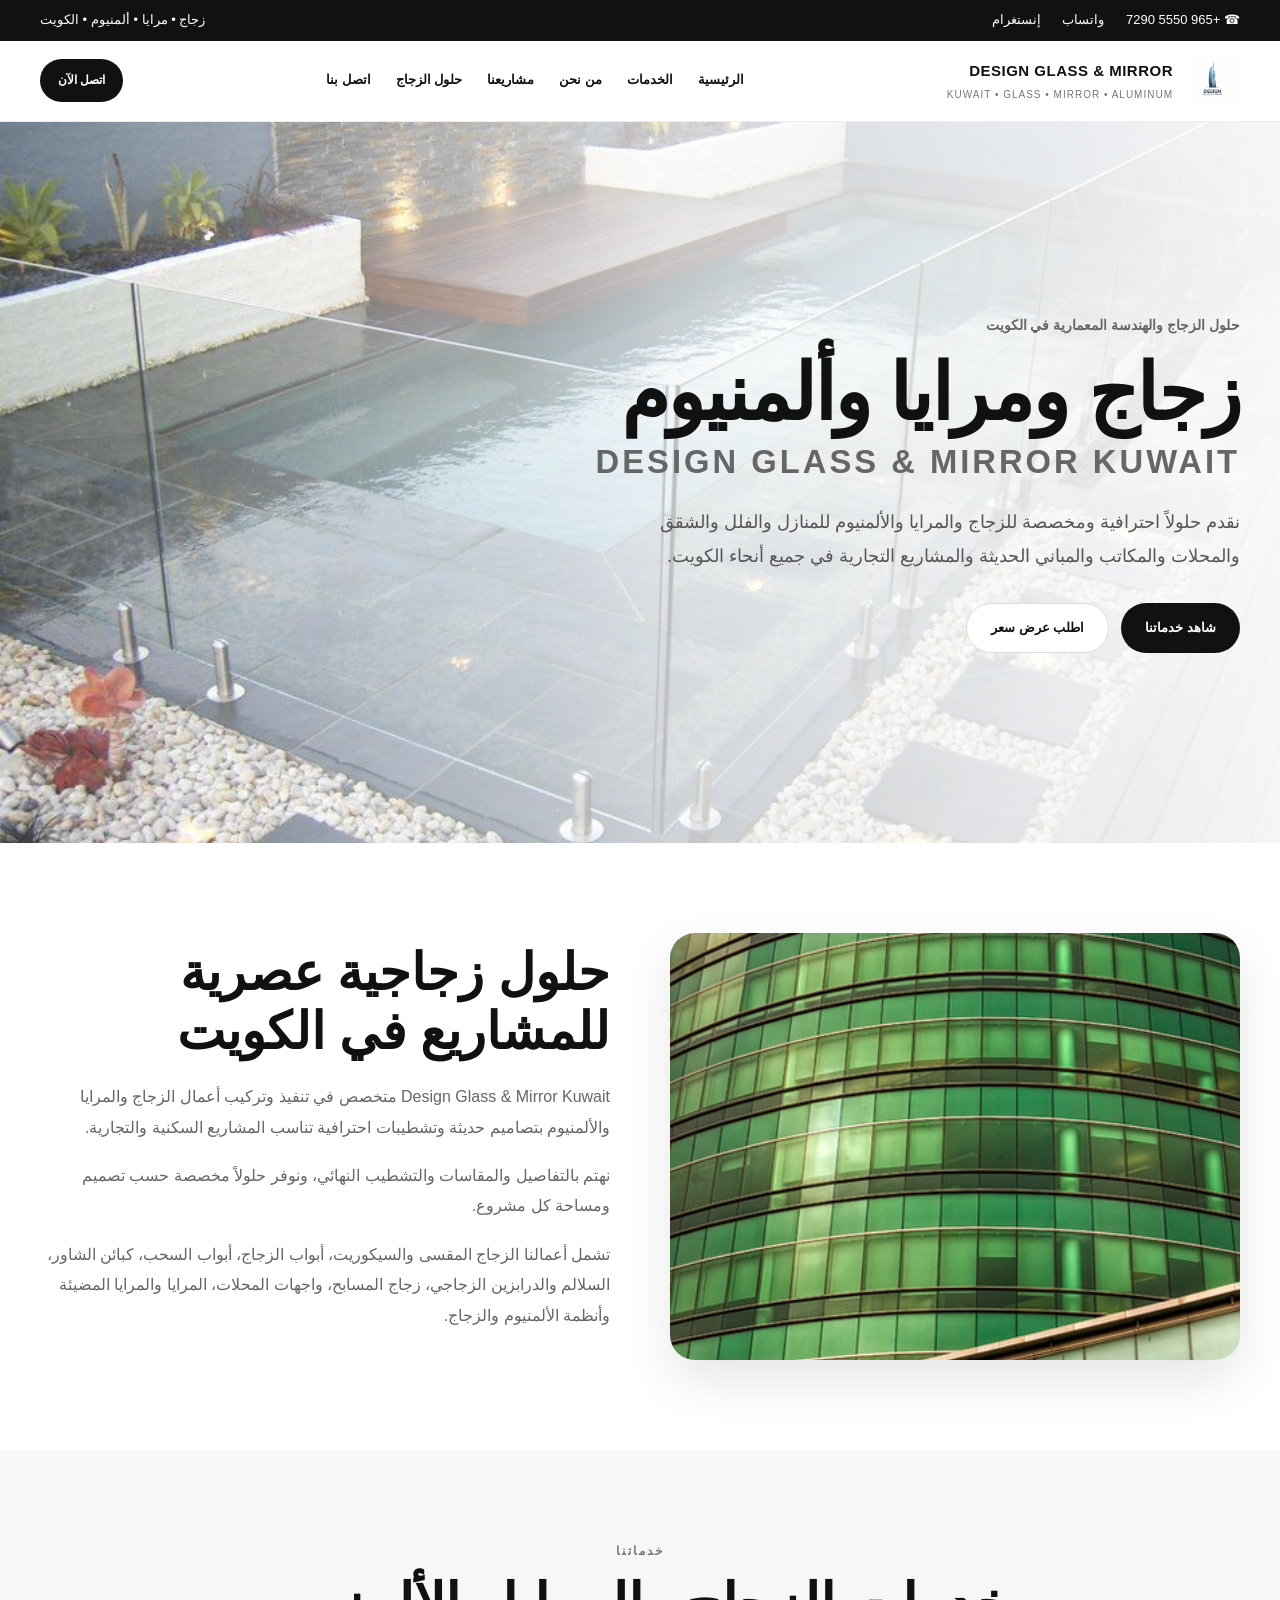
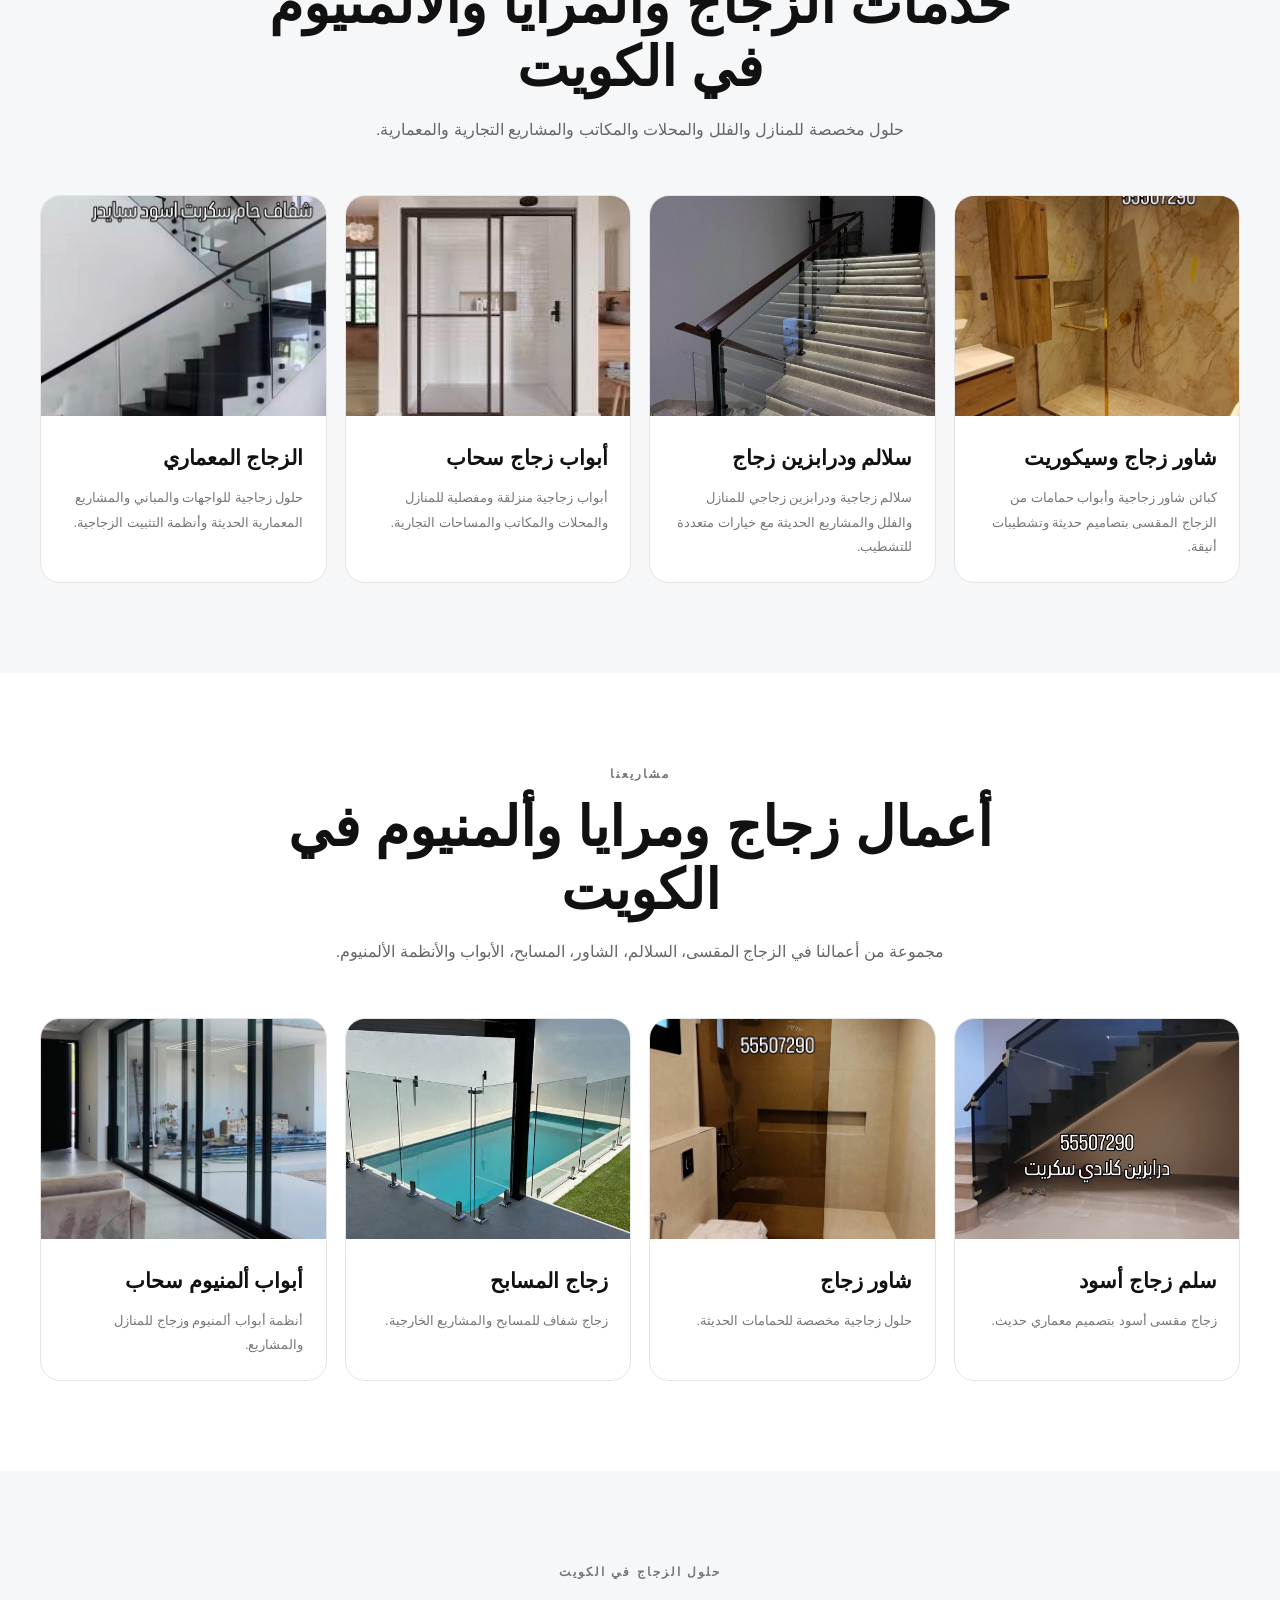
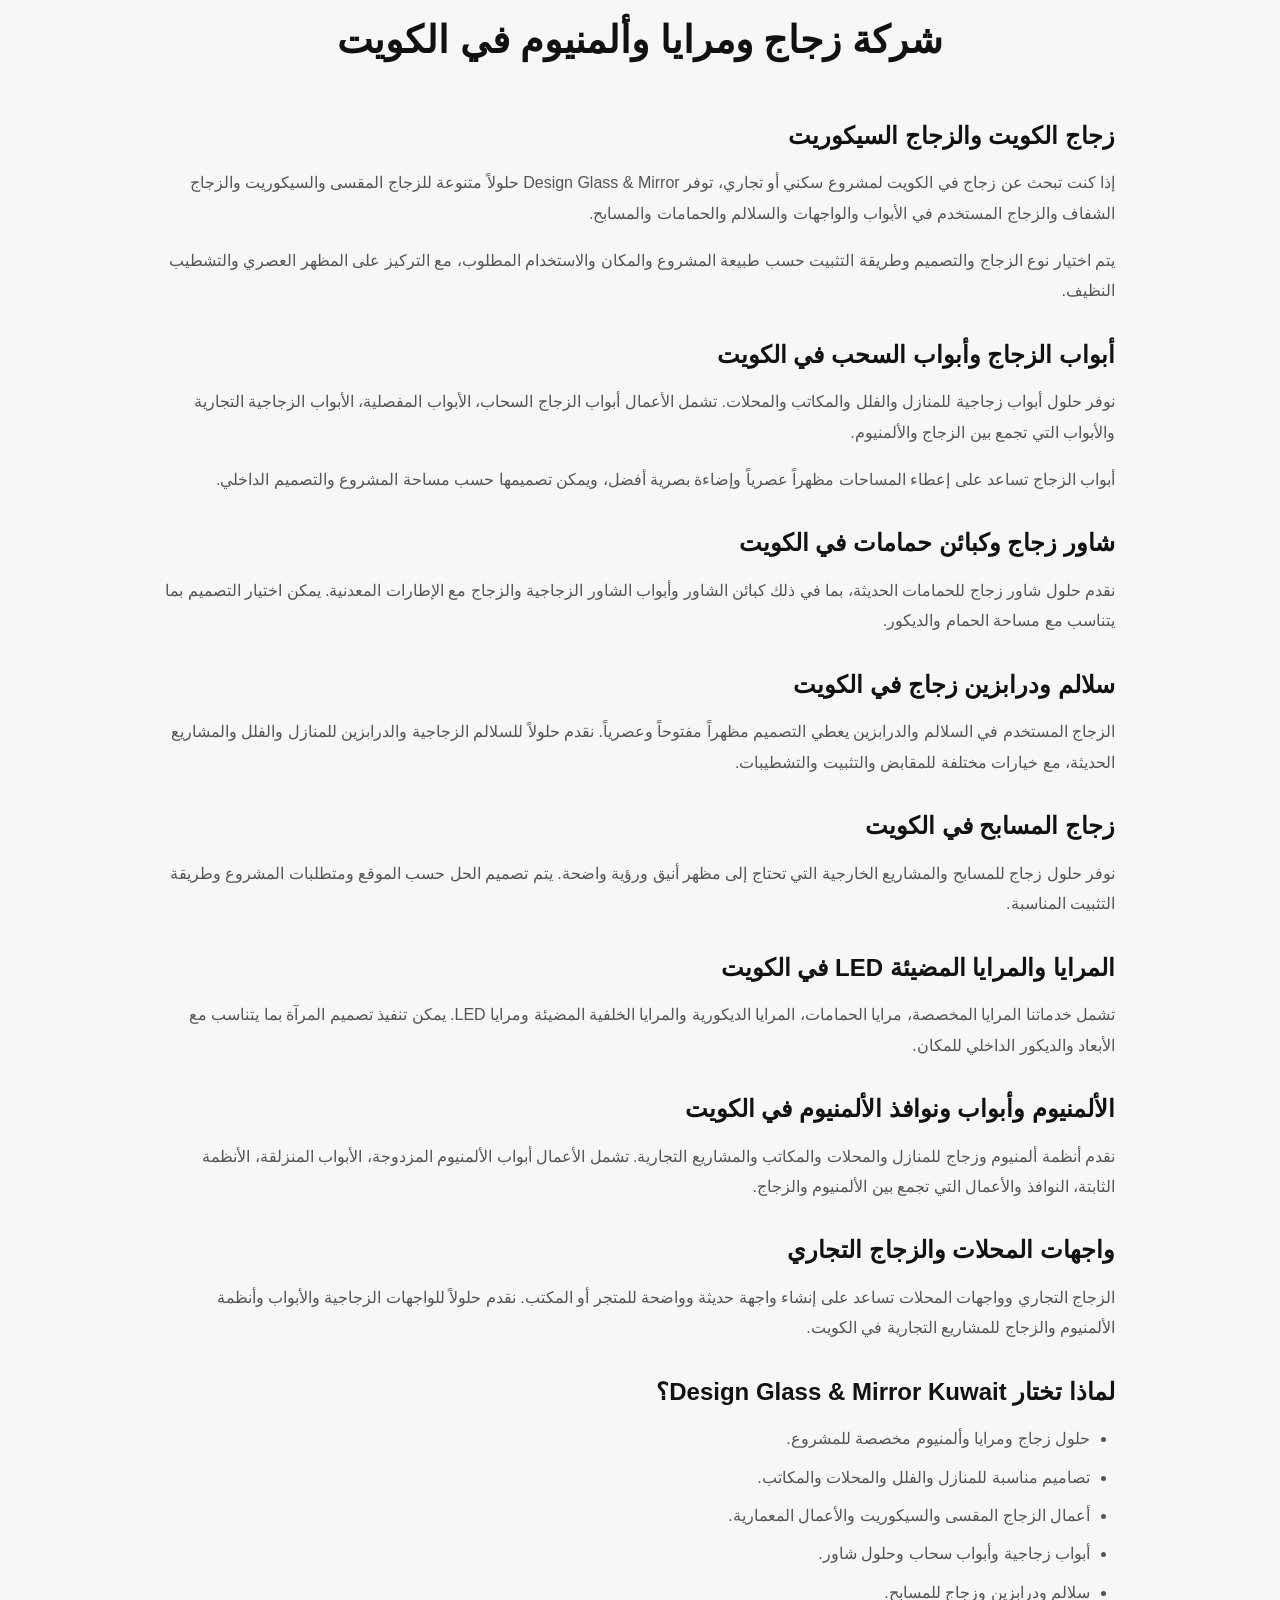
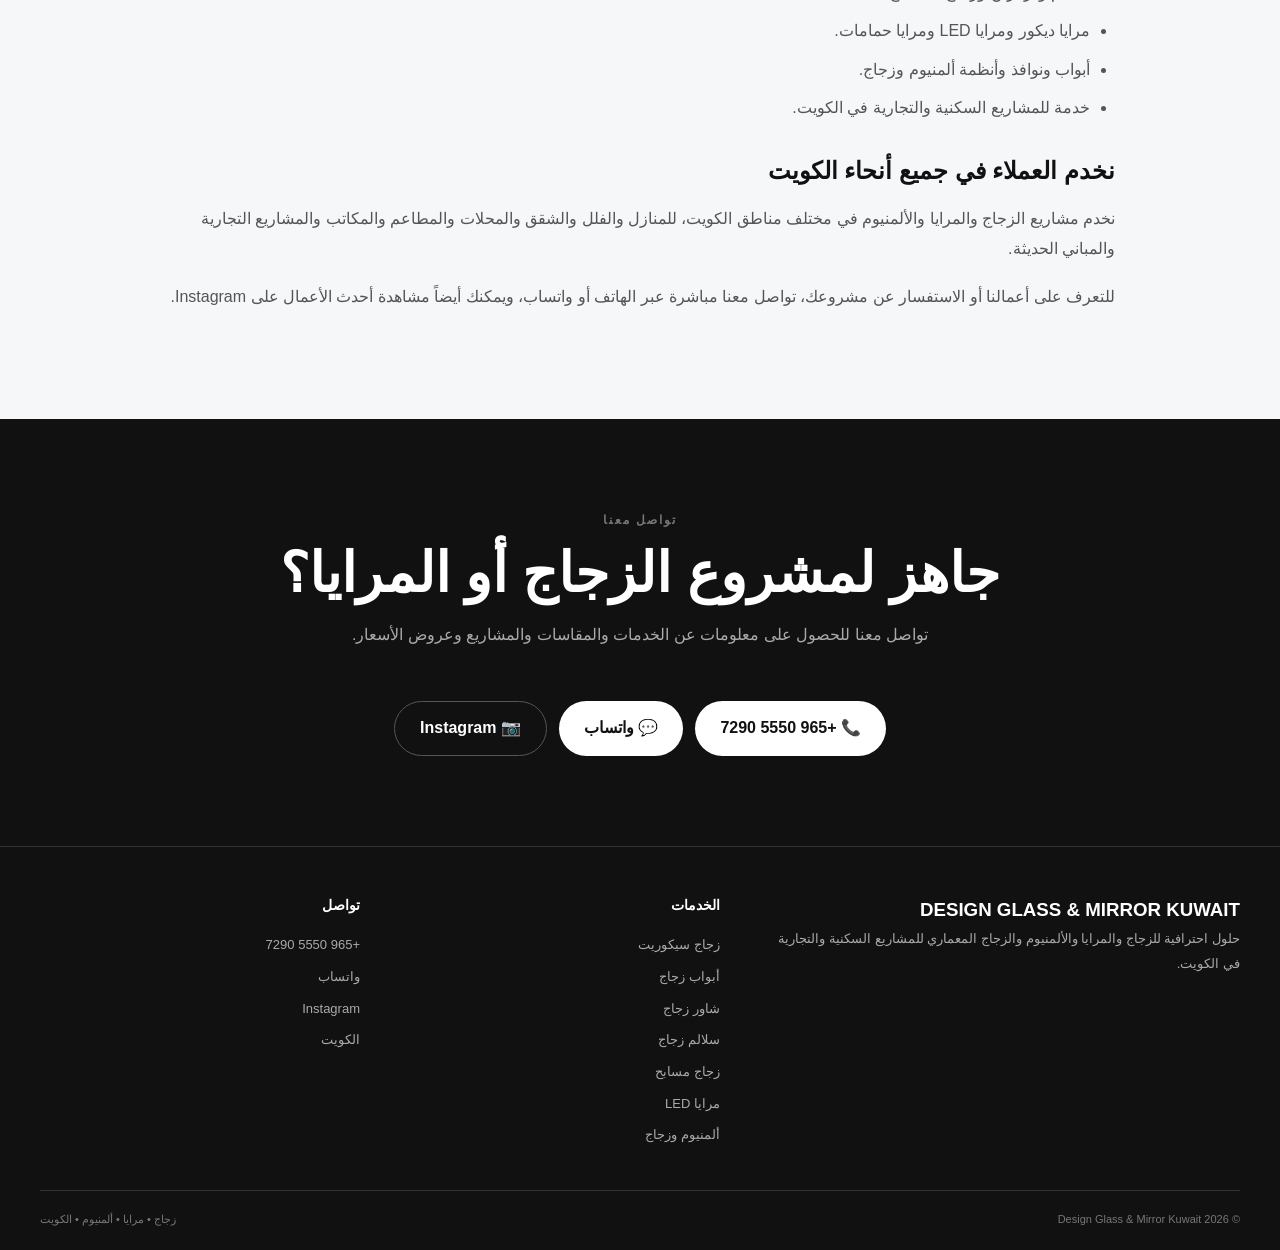
==== ar/index.html @ 60d7231e "Update print statement from 'Hello' to 'Goodbye'" ====
<!DOCTYPE html>
<html lang="ar" dir="rtl">
<head>
<meta charset="UTF-8">
<meta name="viewport" content="width=device-width, initial-scale=1.0">

<title>زجاج ومرايا وألمنيوم الكويت | Design Glass & Mirror Kuwait</title>

<meta name="description" content="Design Glass & Mirror Kuwait يقدم حلول الزجاج والمرايا والألمنيوم في الكويت، بما في ذلك الزجاج المقسى، أبواب الزجاج، أبواب السحب، كبائن الشاور، درابزين وسلالم الزجاج، زجاج المسابح، واجهات المحلات، النوافذ والأبواب الألمنيوم والمرايا المضيئة.">

<meta name="keywords" content="زجاج الكويت, شركة زجاج الكويت, تركيب زجاج الكويت, محل زجاج الكويت, زجاج سيكوريت الكويت, زجاج مقسى الكويت, زجاج شفاف الكويت, زجاج شاور الكويت, شاور زجاج الكويت, كبائن شاور الكويت, أبواب زجاج الكويت, باب زجاج الكويت, أبواب زجاج سحاب الكويت, أبواب زجاج سحب الكويت, أبواب زجاج مفصلية الكويت, أبواب المحلات الزجاجية الكويت, واجهات زجاج الكويت, واجهات محلات زجاج الكويت, زجاج واجهات الكويت, زجاج معماري الكويت, زجاج مباني الكويت, زجاج سلالم الكويت, سلالم زجاج الكويت, درج زجاج الكويت, درابزين زجاج الكويت, زجاج درابزين الكويت, زجاج مسابح الكويت, مسبح زجاج الكويت, زجاج حمامات الكويت, مرايا الكويت, تركيب مرايا الكويت, مرايا ديكور الكويت, مرايا LED الكويت, مرايا مضيئة الكويت, مرايا خلفية مضيئة الكويت, مرايا حمامات الكويت, مرايا مصممة الكويت, ألمنيوم الكويت, شركة ألمنيوم الكويت, أبواب ألمنيوم الكويت, أبواب ألمنيوم سحاب الكويت, أبواب ألمنيوم مزدوجة الكويت, شبابيك ألمنيوم الكويت, نوافذ ألمنيوم الكويت, واجهات ألمنيوم الكويت, أنظمة ألمنيوم وزجاج الكويت, glass Kuwait, glass company Kuwait, glass shop Kuwait, glass installation Kuwait, tempered glass Kuwait, toughened glass Kuwait, safety glass Kuwait, shower glass Kuwait, glass shower Kuwait, glass doors Kuwait, sliding glass doors Kuwait, glass staircase Kuwait, glass stairs Kuwait, glass railing Kuwait, glass balustrade Kuwait, pool glass Kuwait, swimming pool glass Kuwait, architectural glass Kuwait, shopfront glass Kuwait, storefront glass Kuwait, aluminum Kuwait, aluminum doors Kuwait, aluminum windows Kuwait, aluminum sliding doors Kuwait, aluminum glass Kuwait, mirrors Kuwait, LED mirrors Kuwait, backlit mirrors Kuwait, bathroom mirrors Kuwait, custom mirrors Kuwait">

<meta name="author" content="Design Glass & Mirror Kuwait">
<meta name="robots" content="index, follow, max-image-preview:large">
<meta name="language" content="Arabic">
<meta name="geo.region" content="KW">
<meta name="geo.placename" content="Kuwait">

<link rel="canonical" href="https://muhmmadayub-ui.github.io/design-glass-mirror-kuwait/ar/">

<meta property="og:type" content="website">
<meta property="og:title" content="Design Glass & Mirror Kuwait | زجاج ومرايا وألمنيوم الكويت">
<meta property="og:description" content="حلول احترافية للزجاج والمرايا والألمنيوم في جميع أنحاء الكويت.">
<meta property="og:url" content="https://muhmmadayub-ui.github.io/design-glass-mirror-kuwait/ar/">
<meta property="og:site_name" content="Design Glass & Mirror Kuwait">
<meta property="og:locale" content="ar_KW">
<meta property="og:locale:alternate" content="en_US">
<meta property="og:image" content="https://muhmmadayub-ui.github.io/design-glass-mirror-kuwait/10mm%20clear%20glass%20temper%20pool.jpeg">

<meta name="twitter:card" content="summary_large_image">
<meta name="twitter:title" content="Design Glass & Mirror Kuwait">
<meta name="twitter:description" content="زجاج، مرايا وألمنيوم وحلول معمارية في الكويت.">
<meta name="twitter:image" content="https://muhmmadayub-ui.github.io/design-glass-mirror-kuwait/10mm%20clear%20glass%20temper%20pool.jpeg">

<link rel="alternate" hreflang="en" href="https://muhmmadayub-ui.github.io/design-glass-mirror-kuwait/">
<link rel="alternate" hreflang="ar" href="https://muhmmadayub-ui.github.io/design-glass-mirror-kuwait/ar/">
<link rel="alternate" hreflang="x-default" href="https://muhmmadayub-ui.github.io/design-glass-mirror-kuwait/">

<style>

*{
  box-sizing:border-box;
  margin:0;
  padding:0;
}

html{
  scroll-behavior:smooth;
}

body{
  font-family:
    "Segoe UI",
    Tahoma,
    Arial,
    sans-serif;
  color:#111;
  background:#fff;
  line-height:1.9;
  overflow-x:hidden;
}

img{
  max-width:100%;
  display:block;
}

a{
  color:inherit;
  text-decoration:none;
}

.container{
  width:min(1200px,calc(100% - 40px));
  margin:auto;
}

.topbar{
  background:#111;
  color:#fff;
  padding:8px 0;
  font-size:13px;
}

.topbar-inner{
  display:flex;
  justify-content:space-between;
  align-items:center;
  gap:20px;
}

.topbar a{
  margin-left:18px;
}

header{
  position:sticky;
  top:0;
  z-index:1000;
  background:rgba(255,255,255,.96);
  backdrop-filter:blur(15px);
  border-bottom:1px solid #eee;
}

.nav{
  width:min(1200px,calc(100% - 40px));
  height:80px;
  margin:auto;
  display:flex;
  align-items:center;
  justify-content:space-between;
  gap:20px;
}

.brand{
  display:flex;
  align-items:center;
  gap:12px;
}

.brand img{
  width:55px;
  height:55px;
  object-fit:contain;
  border-radius:10px;
}

.brand-title{
  font-size:15px;
  font-weight:900;
  letter-spacing:.5px;
}

.brand-sub{
  color:#777;
  font-size:10px;
  letter-spacing:1px;
}

.nav-links{
  display:flex;
  gap:25px;
  align-items:center;
}

.nav-links a{
  font-size:13px;
  font-weight:800;
}

.nav-call{
  background:#111;
  color:#fff;
  padding:10px 18px;
  border-radius:30px;
  font-size:12px;
  font-weight:900;
}

.menu{
  display:none;
}

.hero{
  position:relative;
  min-height:650px;
  display:flex;
  align-items:center;
  overflow:hidden;
  background:#eee;
}

.hero-bg{
  position:absolute;
  inset:0;
  background-image:url("../10mm clear glass temper pool.jpeg");
  background-size:cover;
  background-position:center;
}

.hero-bg:after{
  content:"";
  position:absolute;
  inset:0;
  background:linear-gradient(
    270deg,
    rgba(255,255,255,.95),
    rgba(255,255,255,.72) 48%,
    rgba(255,255,255,.12)
  );
}

.hero-content{
  position:relative;
  z-index:2;
  width:min(1200px,calc(100% - 40px));
  margin:auto;
  padding:100px 0;
}

.hero-copy{
  max-width:720px;
}

.kicker{
  font-size:14px;
  font-weight:900;
  color:#666;
  margin-bottom:15px;
}

.hero h1{
  font-size:clamp(40px,7vw,78px);
  line-height:1.05;
  letter-spacing:-2px;
  margin-bottom:25px;
}

.hero h1 span{
  display:block;
  color:#666;
  font-size:.42em;
  letter-spacing:3px;
  margin-top:10px;
}

.hero p{
  max-width:650px;
  color:#555;
  font-size:18px;
  margin-bottom:30px;
}

.buttons{
  display:flex;
  flex-wrap:wrap;
  gap:12px;
}

.btn{
  display:inline-flex;
  justify-content:center;
  align-items:center;
  min-height:50px;
  padding:0 24px;
  border-radius:30px;
  font-weight:900;
  font-size:13px;
}

.btn-dark{
  background:#111;
  color:#fff;
}

.btn-light{
  background:#fff;
  border:1px solid #ddd;
}

section{
  padding:90px 0;
}

.soft{
  background:#f6f7f8;
}

.section-head{
  max-width:800px;
  margin:0 auto 50px;
  text-align:center;
}

.section-head small{
  display:block;
  color:#777;
  font-size:12px;
  font-weight:900;
  letter-spacing:2px;
  margin-bottom:10px;
}

.section-head h2{
  font-size:clamp(32px,5vw,55px);
  line-height:1.15;
  margin-bottom:15px;
}

.section-head p{
  color:#666;
}

.about-grid{
  display:grid;
  grid-template-columns:1fr 1fr;
  gap:60px;
  align-items:center;
}

.about-image{
  border-radius:25px;
  overflow:hidden;
  box-shadow:0 20px 50px rgba(0,0,0,.1);
}

.about-image img{
  width:100%;
  aspect-ratio:4/3;
  object-fit:cover;
}

.about-copy h2{
  font-size:clamp(32px,4vw,55px);
  line-height:1.15;
  margin-bottom:20px;
}

.about-copy p{
  color:#666;
  margin-bottom:18px;
}

.service-grid{
  display:grid;
  grid-template-columns:repeat(4,1fr);
  gap:18px;
}

.service{
  background:#fff;
  border:1px solid #e5e5e5;
  border-radius:20px;
  overflow:hidden;
}

.service img{
  width:100%;
  height:220px;
  object-fit:cover;
}

.service-body{
  padding:22px;
}

.service-body h3{
  font-size:21px;
  margin-bottom:8px;
}

.service-body p{
  color:#777;
  font-size:13px;
}

.seo-content{
  max-width:950px;
  margin:auto;
}

.seo-content h2{
  font-size:38px;
  margin:35px 0 15px;
}

.seo-content h3{
  font-size:24px;
  margin:25px 0 10px;
}

.seo-content p{
  color:#555;
  margin-bottom:17px;
}

.seo-content ul{
  padding-right:25px;
  margin-bottom:25px;
}

.seo-content li{
  margin-bottom:8px;
  color:#555;
}

.contact{
  background:#111;
  color:#fff;
}

.contact .section-head p{
  color:#aaa;
}

.contact-box{
  max-width:800px;
  margin:auto;
  text-align:center;
}

.contact-box p{
  color:#bbb;
  margin-bottom:30px;
}

.contact-buttons{
  display:flex;
  justify-content:center;
  flex-wrap:wrap;
  gap:12px;
}

.contact-buttons a{
  min-height:55px;
  display:flex;
  align-items:center;
  justify-content:center;
  padding:0 25px;
  border-radius:30px;
  font-weight:900;
}

.white-btn{
  background:#fff;
  color:#111;
}

.outline-btn{
  border:1px solid #555;
  color:#fff;
}

footer{
  background:#111;
  color:#fff;
  border-top:1px solid #333;
  padding:45px 0 20px;
}

.footer-grid{
  display:grid;
  grid-template-columns:1.5fr 1fr 1fr;
  gap:40px;
}

.footer-col h3{
  font-size:14px;
  margin-bottom:15px;
}

.footer-col a{
  display:block;
  color:#aaa;
  margin:7px 0;
  font-size:13px;
}

.footer-brand p{
  color:#aaa;
  font-size:13px;
}

.footer-bottom{
  border-top:1px solid #333;
  margin-top:35px;
  padding-top:18px;
  color:#777;
  font-size:11px;
  display:flex;
  justify-content:space-between;
  gap:20px;
}

@media(max-width:1000px){

  .service-grid{
    grid-template-columns:repeat(2,1fr);
  }

  .nav-links{
    display:none;
  }

  .menu{
    display:block;
  }

}

@media(max-width:700px){

  .topbar{
    display:none;
  }

  .about-grid{
    grid-template-columns:1fr;
  }

  .service-grid{
    grid-template-columns:1fr;
  }

  .hero{
    min-height:680px;
  }

  .hero-content{
    padding:70px 0;
  }

  .hero h1{
    font-size:48px;
  }

  .hero p{
    font-size:16px;
  }

  .buttons{
    display:grid;
    grid-template-columns:1fr;
  }

  .btn{
    width:100%;
  }

  .footer-grid{
    grid-template-columns:1fr;
  }

  .footer-bottom{
    flex-direction:column;
  }

}

</style>

<!-- STRUCTURED DATA FOR GOOGLE -->

<script type="application/ld+json">
{
  "@context":"https://schema.org",
  "@type":"LocalBusiness",
  "name":"Design Glass & Mirror Kuwait",
  "url":"https://muhmmadayub-ui.github.io/design-glass-mirror-kuwait/",
  "telephone":"+96555507290",
  "image":"https://muhmmadayub-ui.github.io/design-glass-mirror-kuwait/10mm%20clear%20glass%20temper%20pool.jpeg",
  "description":"شركة متخصصة في حلول الزجاج والمرايا والألمنيوم والأعمال الزجاجية المعمارية في الكويت.",
  "areaServed":{
    "@type":"Country",
    "name":"Kuwait"
  },
  "address":{
    "@type":"PostalAddress",
    "addressCountry":"KW"
  },
  "sameAs":[
    "https://www.instagram.com/design_glass_mirror/"
  ],
  "makesOffer":[
    {
      "@type":"Offer",
      "itemOffered":{
        "@type":"Service",
        "name":"زجاج سيكوريت وزجاج مقسى"
      }
    },
    {
      "@type":"Offer",
      "itemOffered":{
        "@type":"Service",
        "name":"أبواب زجاجية"
      }
    },
    {
      "@type":"Offer",
      "itemOffered":{
        "@type":"Service",
        "name":"أبواب زجاج سحاب"
      }
    },
    {
      "@type":"Offer",
      "itemOffered":{
        "@type":"Service",
        "name":"كبائن شاور زجاج"
      }
    },
    {
      "@type":"Offer",
      "itemOffered":{
        "@type":"Service",
        "name":"سلالم ودرابزين زجاج"
      }
    },
    {
      "@type":"Offer",
      "itemOffered":{
        "@type":"Service",
        "name":"زجاج المسابح"
      }
    },
    {
      "@type":"Offer",
      "itemOffered":{
        "@type":"Service",
        "name":"مرايا LED ومرايا ديكور"
      }
    },
    {
      "@type":"Offer",
      "itemOffered":{
        "@type":"Service",
        "name":"أبواب ونوافذ ألمنيوم"
      }
    }
  ]
}
</script>

</head>

<body>

<div class="topbar">
  <div class="container topbar-inner">
    <div>
      <a href="tel:+96555507290">☎ +965 5550 7290</a>
      <a href="https://wa.me/96555507290" target="_blank" rel="noopener">واتساب</a>
      <a href="https://www.instagram.com/design_glass_mirror/" target="_blank" rel="noopener">إنستغرام</a>
    </div>
    <div>زجاج • مرايا • ألمنيوم • الكويت</div>
  </div>
</div>

<header>

  <nav class="nav">

    <a class="brand" href="#home">

      <img
        src="../WhatsApp Image 2026-08-23 at 12.24.46 PM.jpeg"
        alt="شعار Design Glass & Mirror Kuwait للزجاج والمرايا والألمنيوم"
      >

      <div>
        <div class="brand-title">
          DESIGN GLASS & MIRROR
        </div>

        <div class="brand-sub">
          KUWAIT • GLASS • MIRROR • ALUMINUM
        </div>
      </div>

    </a>

    <div class="nav-links">
      <a href="#home">الرئيسية</a>
      <a href="#services">الخدمات</a>
      <a href="#about">من نحن</a>
      <a href="#projects">مشاريعنا</a>
      <a href="#seo">حلول الزجاج</a>
      <a href="#contact">اتصل بنا</a>
    </div>

    <a class="nav-call" href="tel:+96555507290">
      اتصل الآن
    </a>

  </nav>

</header>

<main>

<section class="hero" id="home">

  <div class="hero-bg"></div>

  <div class="hero-content">

    <div class="hero-copy">

      <div class="kicker">
        حلول الزجاج والهندسة المعمارية في الكويت
      </div>

      <h1>
        زجاج ومرايا وألمنيوم
        <span>DESIGN GLASS & MIRROR KUWAIT</span>
      </h1>

      <p>
        نقدم حلولاً احترافية ومخصصة للزجاج والمرايا والألمنيوم
        للمنازل والفلل والشقق والمحلات والمكاتب والمباني الحديثة
        والمشاريع التجارية في جميع أنحاء الكويت.
      </p>

      <div class="buttons">

        <a class="btn btn-dark" href="#services">
          شاهد خدماتنا
        </a>

        <a class="btn btn-light" href="#contact">
          اطلب عرض سعر
        </a>

      </div>

    </div>

  </div>

</section>


<section id="about">

  <div class="container">

    <div class="about-grid">

      <div class="about-image">

        <img
          src="../green building glass.jpg"
          alt="واجهة مبنى زجاجية حديثة في الكويت"
          loading="lazy"
        >

      </div>

      <div class="about-copy">

        <h2>
          حلول زجاجية عصرية للمشاريع في الكويت
        </h2>

        <p>
          Design Glass & Mirror Kuwait متخصص في تنفيذ وتركيب
          أعمال الزجاج والمرايا والألمنيوم بتصاميم حديثة
          وتشطيبات احترافية تناسب المشاريع السكنية والتجارية.
        </p>

        <p>
          نهتم بالتفاصيل والمقاسات والتشطيب النهائي، ونوفر
          حلولاً مخصصة حسب تصميم ومساحة كل مشروع.
        </p>

        <p>
          تشمل أعمالنا الزجاج المقسى والسيكوريت، أبواب الزجاج،
          أبواب السحب، كبائن الشاور، السلالم والدرابزين الزجاجي،
          زجاج المسابح، واجهات المحلات، المرايا والمرايا المضيئة
          وأنظمة الألمنيوم والزجاج.
        </p>

      </div>

    </div>

  </div>

</section>


<section class="soft" id="services">

  <div class="container">

    <div class="section-head">

      <small>خدماتنا</small>

      <h2>
        خدمات الزجاج والمرايا والألمنيوم في الكويت
      </h2>

      <p>
        حلول مخصصة للمنازل والفلل والمحلات والمكاتب والمشاريع
        التجارية والمعمارية.
      </p>

    </div>

    <div class="service-grid">

      <article class="service">

        <img
          src="../10mm clear glass temper shower with golden frame.jpeg"
          alt="شاور زجاج سيكوريت مع إطار ذهبي في الكويت"
          loading="lazy"
        >

        <div class="service-body">

          <h3>شاور زجاج وسيكوريت</h3>

          <p>
            كبائن شاور زجاجية وأبواب حمامات من الزجاج المقسى
            بتصاميم حديثة وتشطيبات أنيقة.
          </p>

        </div>

      </article>


      <article class="service">

        <img
          src="../10mm clear glass temper stair with wooden handle.jpeg"
          alt="سلم زجاجي حديث مع مقبض خشبي في الكويت"
          loading="lazy"
        >

        <div class="service-body">

          <h3>سلالم ودرابزين زجاج</h3>

          <p>
            سلالم زجاجية ودرابزين زجاجي للمنازل والفلل والمشاريع
            الحديثة مع خيارات متعددة للتشطيب.
          </p>

        </div>

      </article>


      <article class="service">

        <img
          src="../10mm clear glass temper sliding door.jpeg"
          alt="باب زجاج سحاب حديث في الكويت"
          loading="lazy"
        >

        <div class="service-body">

          <h3>أبواب زجاج سحاب</h3>

          <p>
            أبواب زجاجية منزلقة ومفصلية للمنازل والمحلات والمكاتب
            والمساحات التجارية.
          </p>

        </div>

      </article>


      <article class="service">

        <img
          src="../10mm clear glass temper fix in black spider system.jpeg"
          alt="نظام زجاج معماري بإطار أسود في الكويت"
          loading="lazy"
        >

        <div class="service-body">

          <h3>الزجاج المعماري</h3>

          <p>
            حلول زجاجية للواجهات والمباني والمشاريع المعمارية
            الحديثة وأنظمة التثبيت الزجاجية.
          </p>

        </div>

      </article>

    </div>

  </div>

</section>


<section id="projects">

  <div class="container">

    <div class="section-head">

      <small>مشاريعنا</small>

      <h2>
        أعمال زجاج ومرايا وألمنيوم في الكويت
      </h2>

      <p>
        مجموعة من أعمالنا في الزجاج المقسى، السلالم، الشاور،
        المسابح، الأبواب والأنظمة الألمنيوم.
      </p>

    </div>

    <div class="service-grid">

      <article class="service">

        <img
          src="../10mm black glass temper staircas kloudy.jpeg"
          alt="سلم زجاج أسود مقسى في الكويت"
          loading="lazy"
        >

        <div class="service-body">
          <h3>سلم زجاج أسود</h3>
          <p>زجاج مقسى أسود بتصميم معماري حديث.</p>
        </div>

      </article>


      <article class="service">

        <img
          src="../10mm bowns glass temper shower.jpeg"
          alt="شاور زجاج بني في الكويت"
          loading="lazy"
        >

        <div class="service-body">
          <h3>شاور زجاج</h3>
          <p>حلول زجاجية مخصصة للحمامات الحديثة.</p>
        </div>

      </article>


      <article class="service">

        <img
          src="../10mm clear glass temper swiming pool.jpeg"
          alt="زجاج مسبح شفاف في الكويت"
          loading="lazy"
        >

        <div class="service-body">
          <h3>زجاج المسابح</h3>
          <p>زجاج شفاف للمسابح والمشاريع الخارجية.</p>
        </div>

      </article>


      <article class="service">

        <img
          src="../aluminum sliding doors.jpeg"
          alt="أبواب ألمنيوم سحاب في الكويت"
          loading="lazy"
        >

        <div class="service-body">
          <h3>أبواب ألمنيوم سحاب</h3>
          <p>أنظمة أبواب ألمنيوم وزجاج للمنازل والمشاريع.</p>
        </div>

      </article>

    </div>

  </div>

</section>


<section class="soft" id="seo">

  <div class="container">

    <div class="seo-content">

      <div class="section-head">

        <small>حلول الزجاج في الكويت</small>

        <h2>
          شركة زجاج ومرايا وألمنيوم في الكويت
        </h2>

      </div>


      <h3>
        زجاج الكويت والزجاج السيكوريت
      </h3>

      <p>
        إذا كنت تبحث عن زجاج في الكويت لمشروع سكني أو تجاري،
        توفر Design Glass & Mirror حلولاً متنوعة للزجاج المقسى
        والسيكوريت والزجاج الشفاف والزجاج المستخدم في الأبواب
        والواجهات والسلالم والحمامات والمسابح.
      </p>

      <p>
        يتم اختيار نوع الزجاج والتصميم وطريقة التثبيت حسب طبيعة
        المشروع والمكان والاستخدام المطلوب، مع التركيز على
        المظهر العصري والتشطيب النظيف.
      </p>


      <h3>
        أبواب الزجاج وأبواب السحب في الكويت
      </h3>

      <p>
        نوفر حلول أبواب زجاجية للمنازل والفلل والمكاتب والمحلات.
        تشمل الأعمال أبواب الزجاج السحاب، الأبواب المفصلية،
        الأبواب الزجاجية التجارية والأبواب التي تجمع بين الزجاج
        والألمنيوم.
      </p>

      <p>
        أبواب الزجاج تساعد على إعطاء المساحات مظهراً عصرياً
        وإضاءة بصرية أفضل، ويمكن تصميمها حسب مساحة المشروع
        والتصميم الداخلي.
      </p>


      <h3>
        شاور زجاج وكبائن حمامات في الكويت
      </h3>

      <p>
        نقدم حلول شاور زجاج للحمامات الحديثة، بما في ذلك كبائن
        الشاور وأبواب الشاور الزجاجية والزجاج مع الإطارات المعدنية.
        يمكن اختيار التصميم بما يتناسب مع مساحة الحمام والديكور.
      </p>


      <h3>
        سلالم ودرابزين زجاج في الكويت
      </h3>

      <p>
        الزجاج المستخدم في السلالم والدرابزين يعطي التصميم
        مظهراً مفتوحاً وعصرياً. نقدم حلولاً للسلالم الزجاجية
        والدرابزين للمنازل والفلل والمشاريع الحديثة، مع خيارات
        مختلفة للمقابض والتثبيت والتشطيبات.
      </p>


      <h3>
        زجاج المسابح في الكويت
      </h3>

      <p>
        نوفر حلول زجاج للمسابح والمشاريع الخارجية التي تحتاج
        إلى مظهر أنيق ورؤية واضحة. يتم تصميم الحل حسب الموقع
        ومتطلبات المشروع وطريقة التثبيت المناسبة.
      </p>


      <h3>
        المرايا والمرايا المضيئة LED في الكويت
      </h3>

      <p>
        تشمل خدماتنا المرايا المخصصة، مرايا الحمامات، المرايا
        الديكورية والمرايا الخلفية المضيئة ومرايا LED. يمكن
        تنفيذ تصميم المرآة بما يتناسب مع الأبعاد والديكور
        الداخلي للمكان.
      </p>


      <h3>
        الألمنيوم وأبواب ونوافذ الألمنيوم في الكويت
      </h3>

      <p>
        نقدم أنظمة ألمنيوم وزجاج للمنازل والمحلات والمكاتب
        والمشاريع التجارية. تشمل الأعمال أبواب الألمنيوم
        المزدوجة، الأبواب المنزلقة، الأنظمة الثابتة، النوافذ
        والأعمال التي تجمع بين الألمنيوم والزجاج.
      </p>


      <h3>
        واجهات المحلات والزجاج التجاري
      </h3>

      <p>
        الزجاج التجاري وواجهات المحلات تساعد على إنشاء واجهة
        حديثة وواضحة للمتجر أو المكتب. نقدم حلولاً للواجهات
        الزجاجية والأبواب وأنظمة الألمنيوم والزجاج للمشاريع
        التجارية في الكويت.
      </p>


      <h3>
        لماذا تختار Design Glass & Mirror Kuwait؟
      </h3>

      <ul>

        <li>حلول زجاج ومرايا وألمنيوم مخصصة للمشروع.</li>

        <li>تصاميم مناسبة للمنازل والفلل والمحلات والمكاتب.</li>

        <li>أعمال الزجاج المقسى والسيكوريت والأعمال المعمارية.</li>

        <li>أبواب زجاجية وأبواب سحاب وحلول شاور.</li>

        <li>سلالم ودرابزين وزجاج للمسابح.</li>

        <li>مرايا ديكور ومرايا LED ومرايا حمامات.</li>

        <li>أبواب ونوافذ وأنظمة ألمنيوم وزجاج.</li>

        <li>خدمة للمشاريع السكنية والتجارية في الكويت.</li>

      </ul>


      <h3>
        نخدم العملاء في جميع أنحاء الكويت
      </h3>

      <p>
        نخدم مشاريع الزجاج والمرايا والألمنيوم في مختلف مناطق
        الكويت، للمنازل والفلل والشقق والمحلات والمطاعم والمكاتب
        والمشاريع التجارية والمباني الحديثة.
      </p>

      <p>
        للتعرف على أعمالنا أو الاستفسار عن مشروعك، تواصل معنا
        مباشرة عبر الهاتف أو واتساب، ويمكنك أيضاً مشاهدة أحدث
        الأعمال على Instagram.
      </p>

    </div>

  </div>

</section>


<section class="contact" id="contact">

  <div class="container">

    <div class="contact-box">

      <div class="section-head">

        <small>تواصل معنا</small>

        <h2>
          جاهز لمشروع الزجاج أو المرايا؟
        </h2>

        <p>
          تواصل معنا للحصول على معلومات عن الخدمات والمقاسات
          والمشاريع وعروض الأسعار.
        </p>

      </div>

      <div class="contact-buttons">

        <a
          class="white-btn"
          href="tel:+96555507290"
        >
          📞 +965 5550 7290
        </a>

        <a
          class="white-btn"
          href="https://wa.me/96555507290"
          target="_blank"
          rel="noopener"
        >
          💬 واتساب
        </a>

        <a
          class="outline-btn"
          href="https://www.instagram.com/design_glass_mirror/"
          target="_blank"
          rel="noopener"
        >
          📷 Instagram
        </a>

      </div>

    </div>

  </div>

</section>

</main>


<footer>

  <div class="container">

    <div class="footer-grid">

      <div class="footer-brand">

        <h3>
          DESIGN GLASS & MIRROR KUWAIT
        </h3>

        <p>
          حلول احترافية للزجاج والمرايا والألمنيوم والزجاج
          المعماري للمشاريع السكنية والتجارية في الكويت.
        </p>

      </div>


      <div class="footer-col">

        <h3>الخدمات</h3>

        <a href="#services">زجاج سيكوريت</a>
        <a href="#services">أبواب زجاج</a>
        <a href="#services">شاور زجاج</a>
        <a href="#services">سلالم زجاج</a>
        <a href="#services">زجاج مسابح</a>
        <a href="#seo">مرايا LED</a>
        <a href="#seo">ألمنيوم وزجاج</a>

      </div>


      <div class="footer-col">

        <h3>تواصل</h3>

        <a href="tel:+96555507290">
          +965 5550 7290
        </a>

        <a
          href="https://wa.me/96555507290"
          target="_blank"
          rel="noopener"
        >
          واتساب
        </a>

        <a
          href="https://www.instagram.com/design_glass_mirror/"
          target="_blank"
          rel="noopener"
        >
          Instagram
        </a>

        <a href="#contact">
          الكويت
        </a>

      </div>

    </div>


    <div class="footer-bottom">

      <span>
        © <span id="year"></span>
        Design Glass & Mirror Kuwait
      </span>

      <span>
        زجاج • مرايا • ألمنيوم • الكويت
      </span>

    </div>

  </div>

</footer>


<script>

document.getElementById("year").textContent =
  new Date().getFullYear();

</script>

</body>
</html>
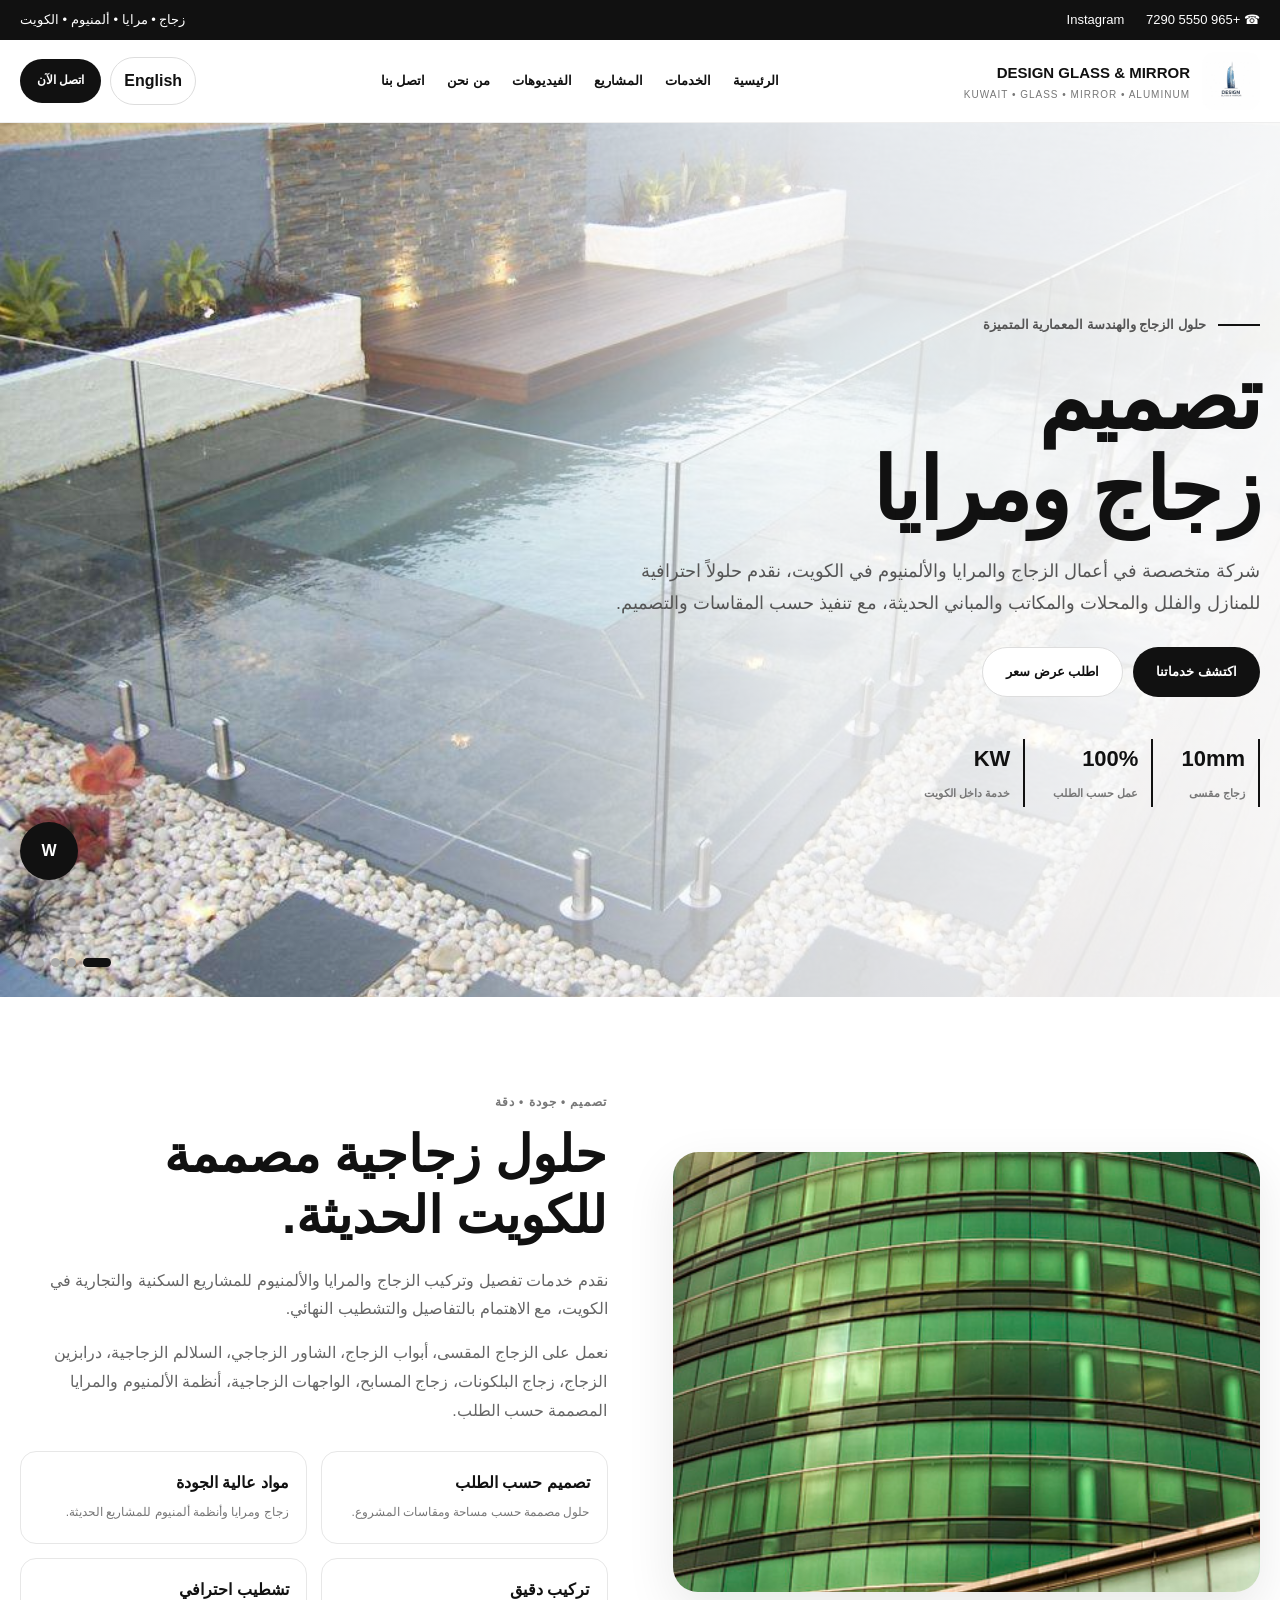
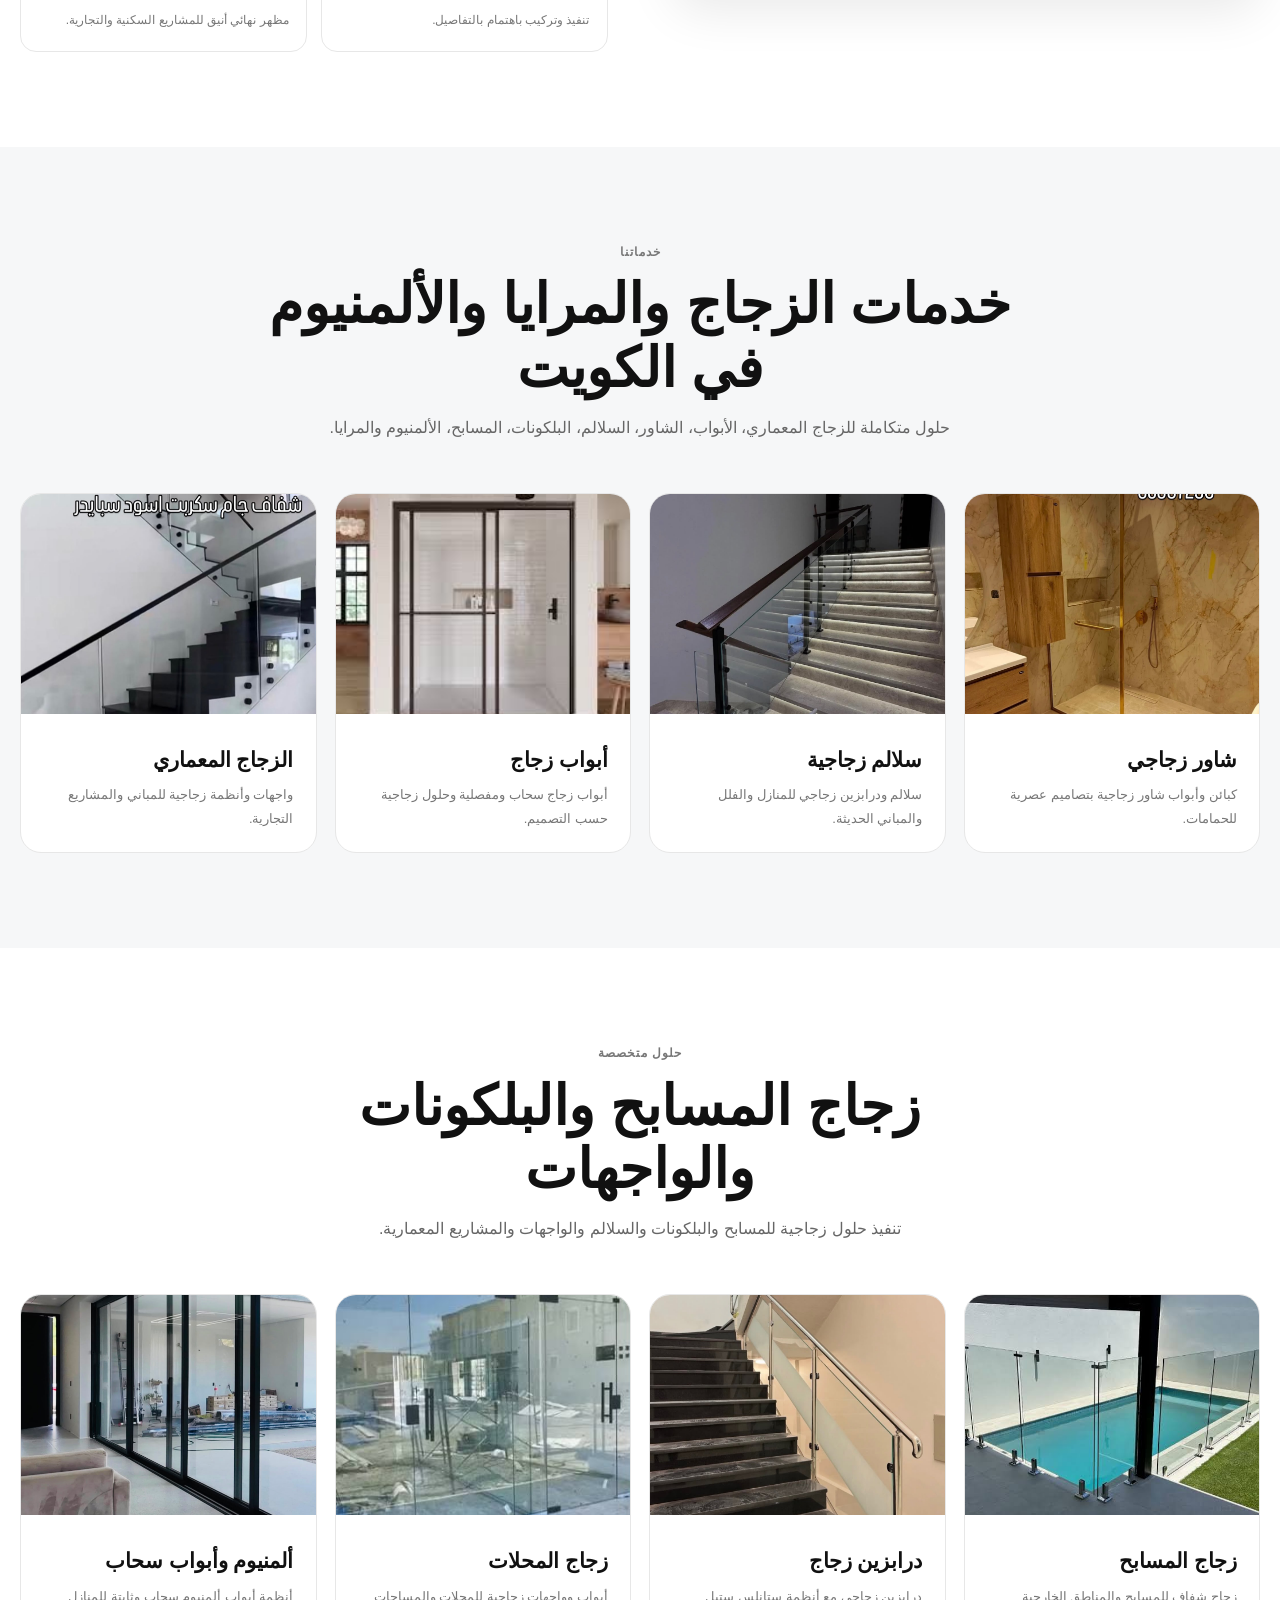
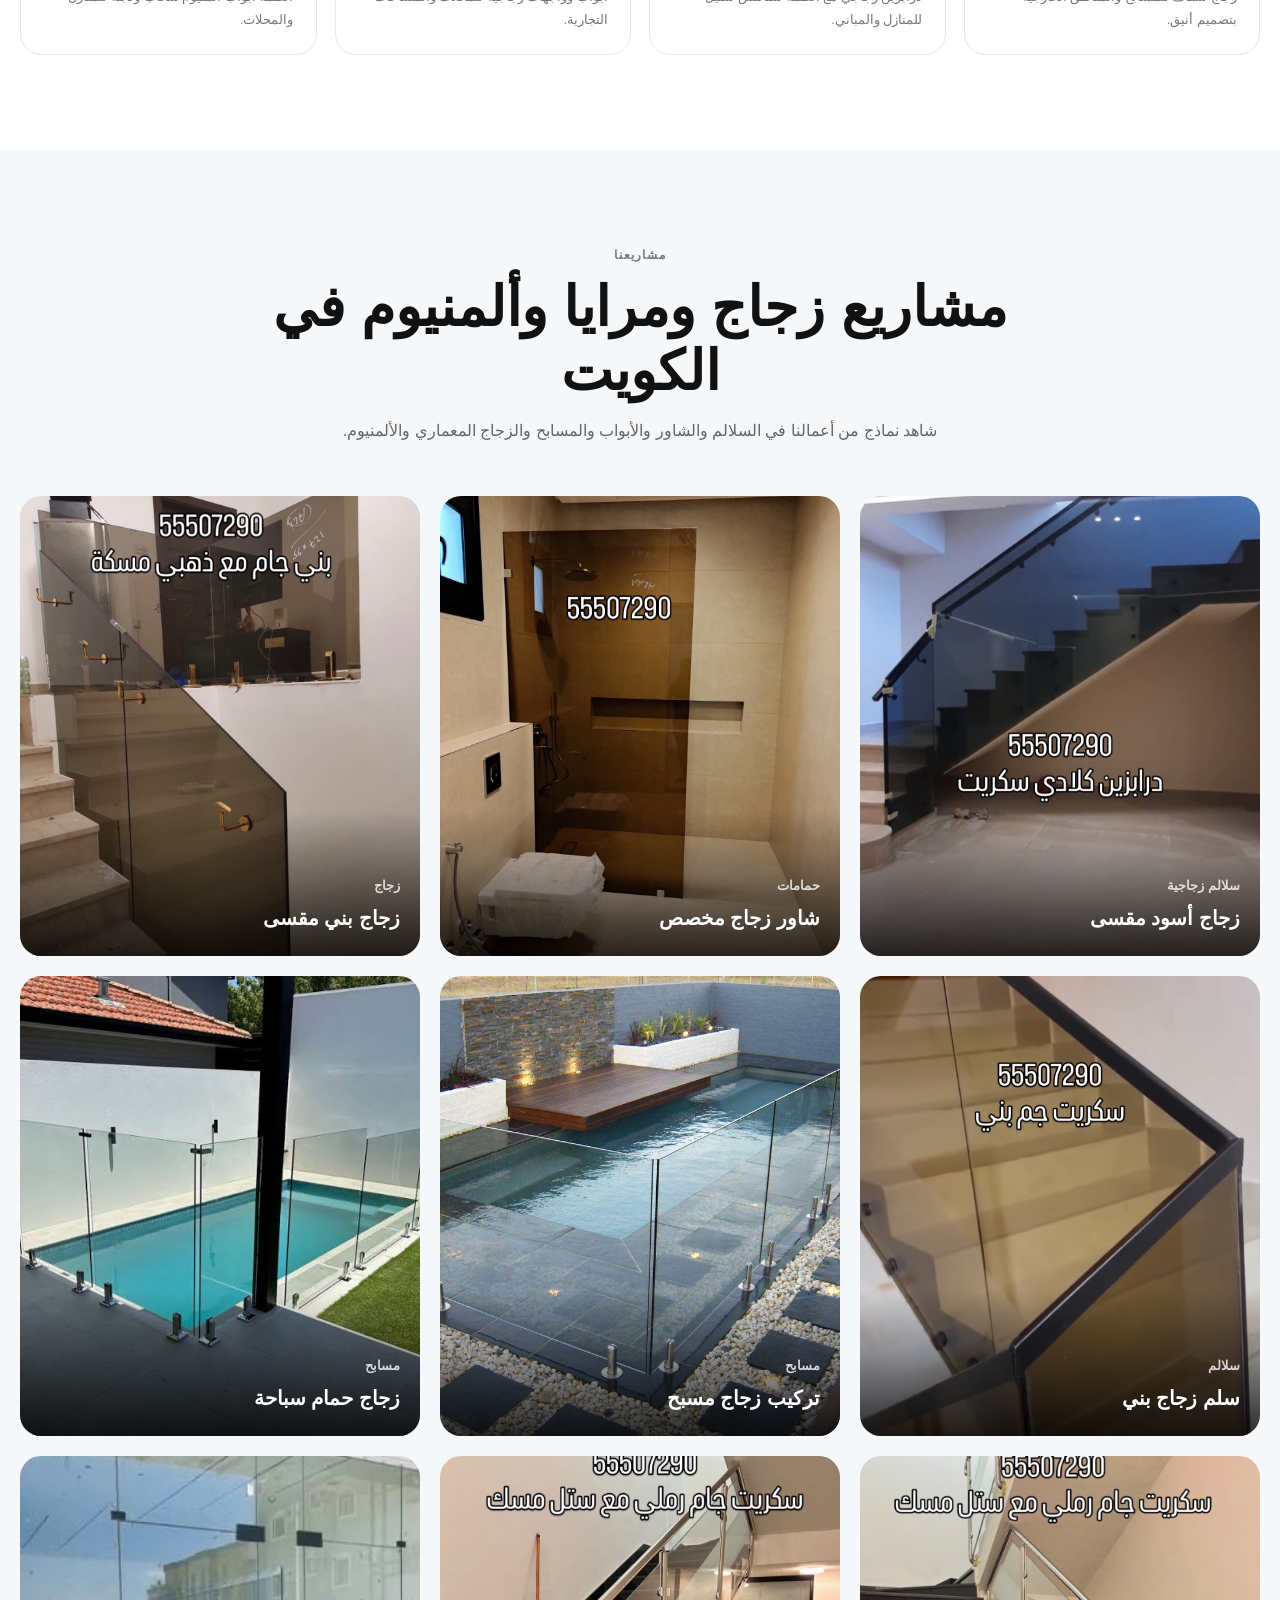
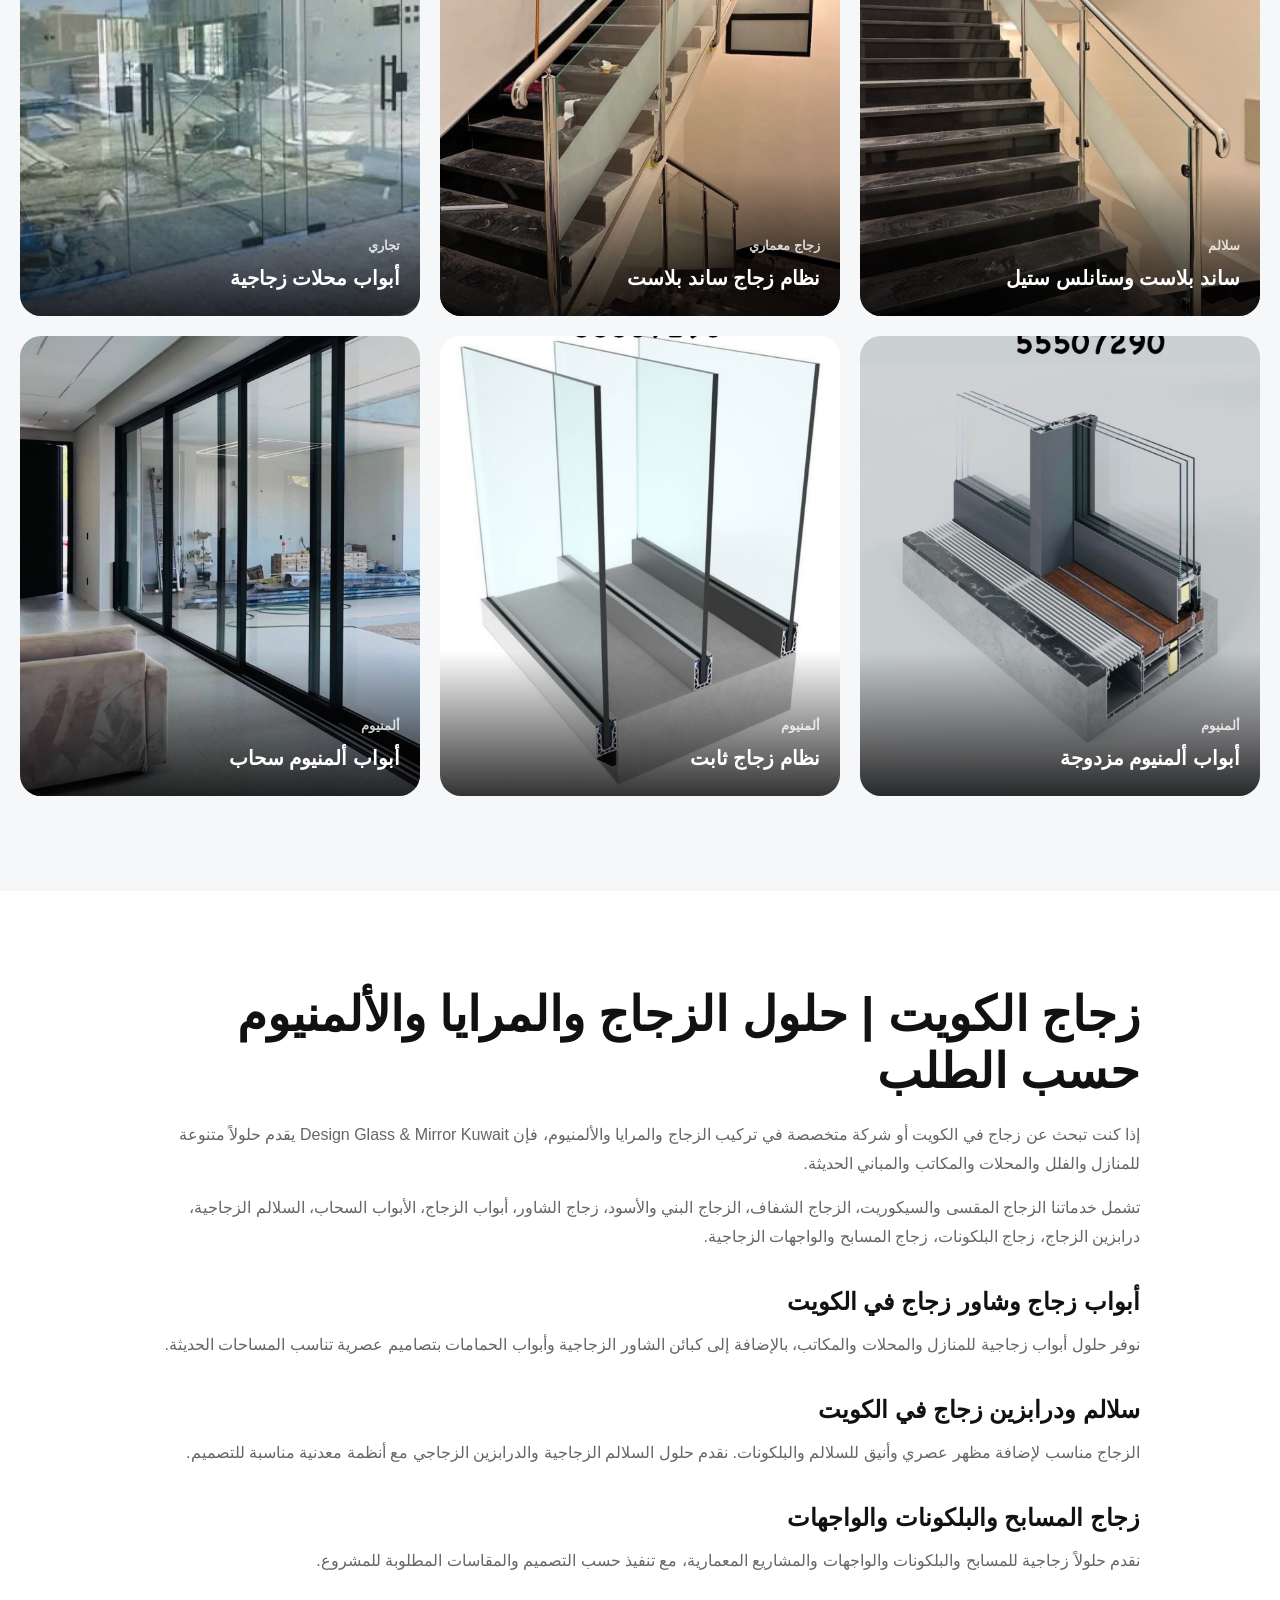
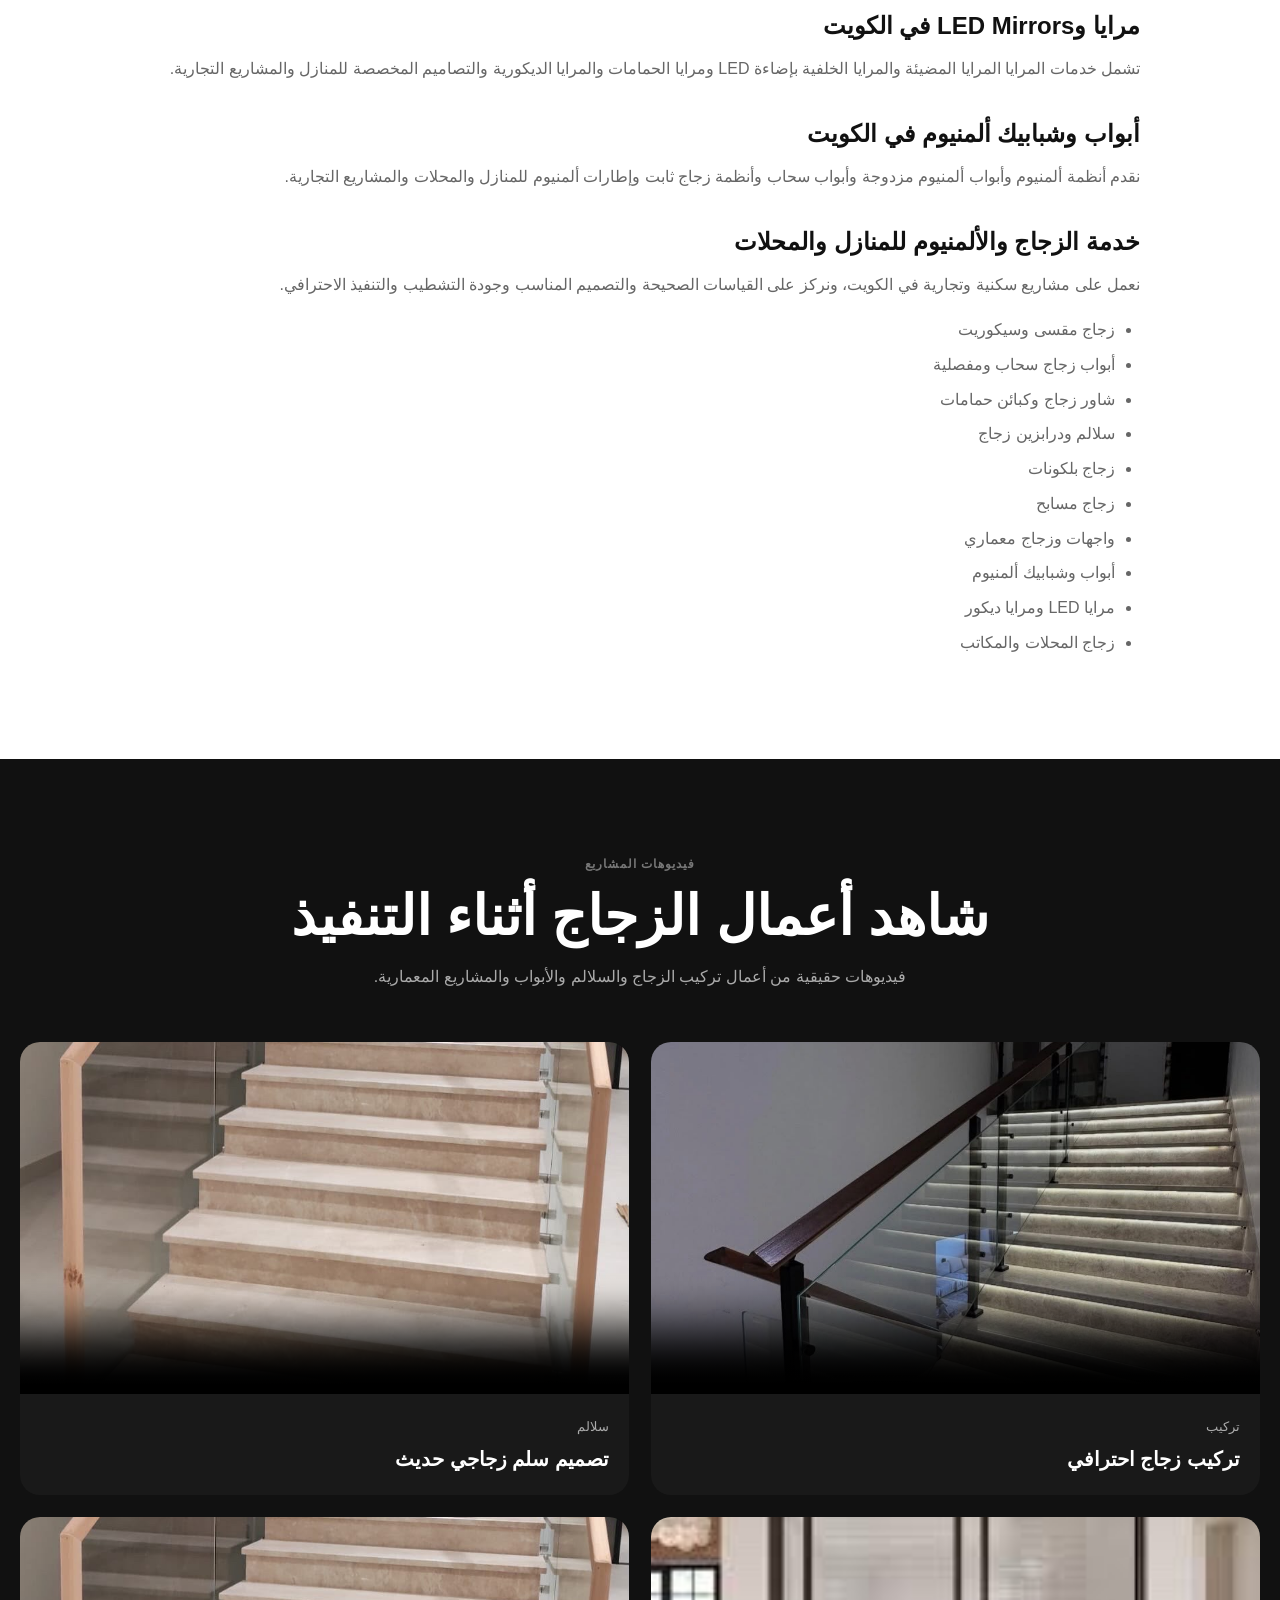
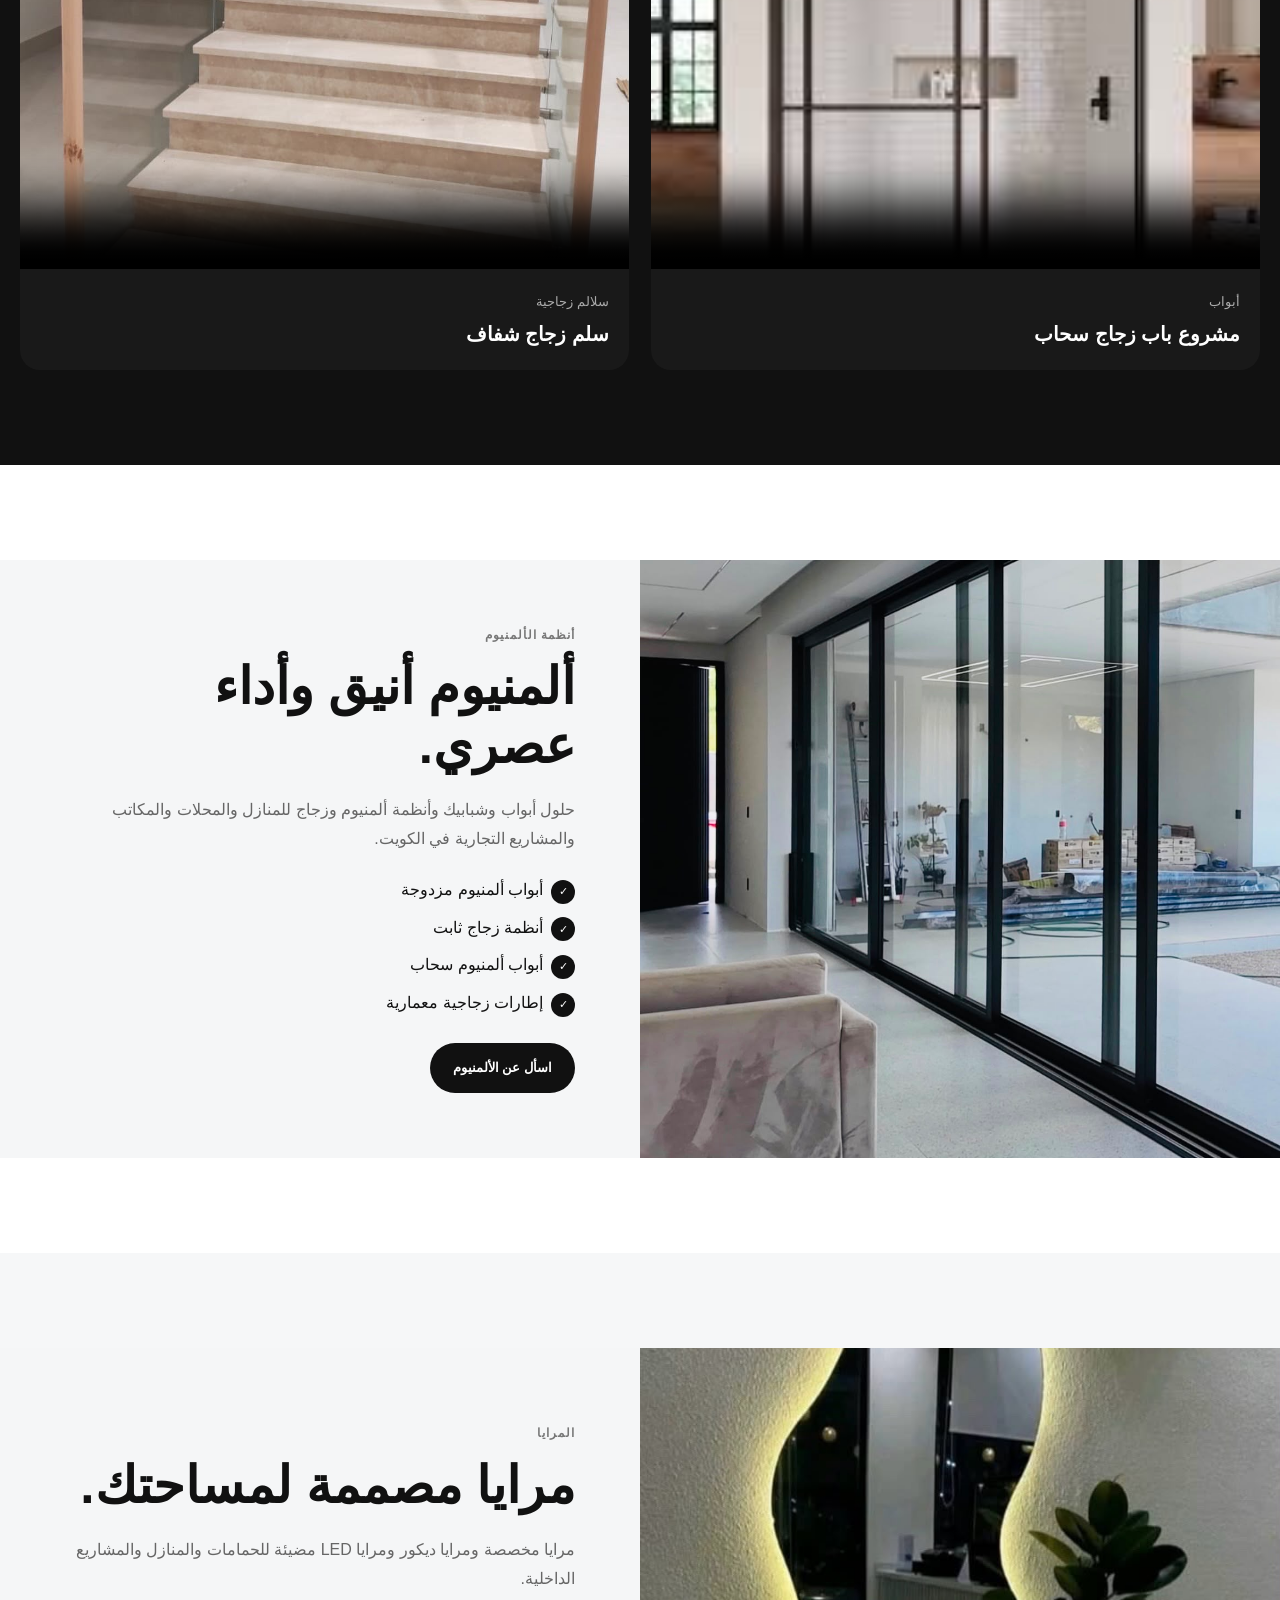
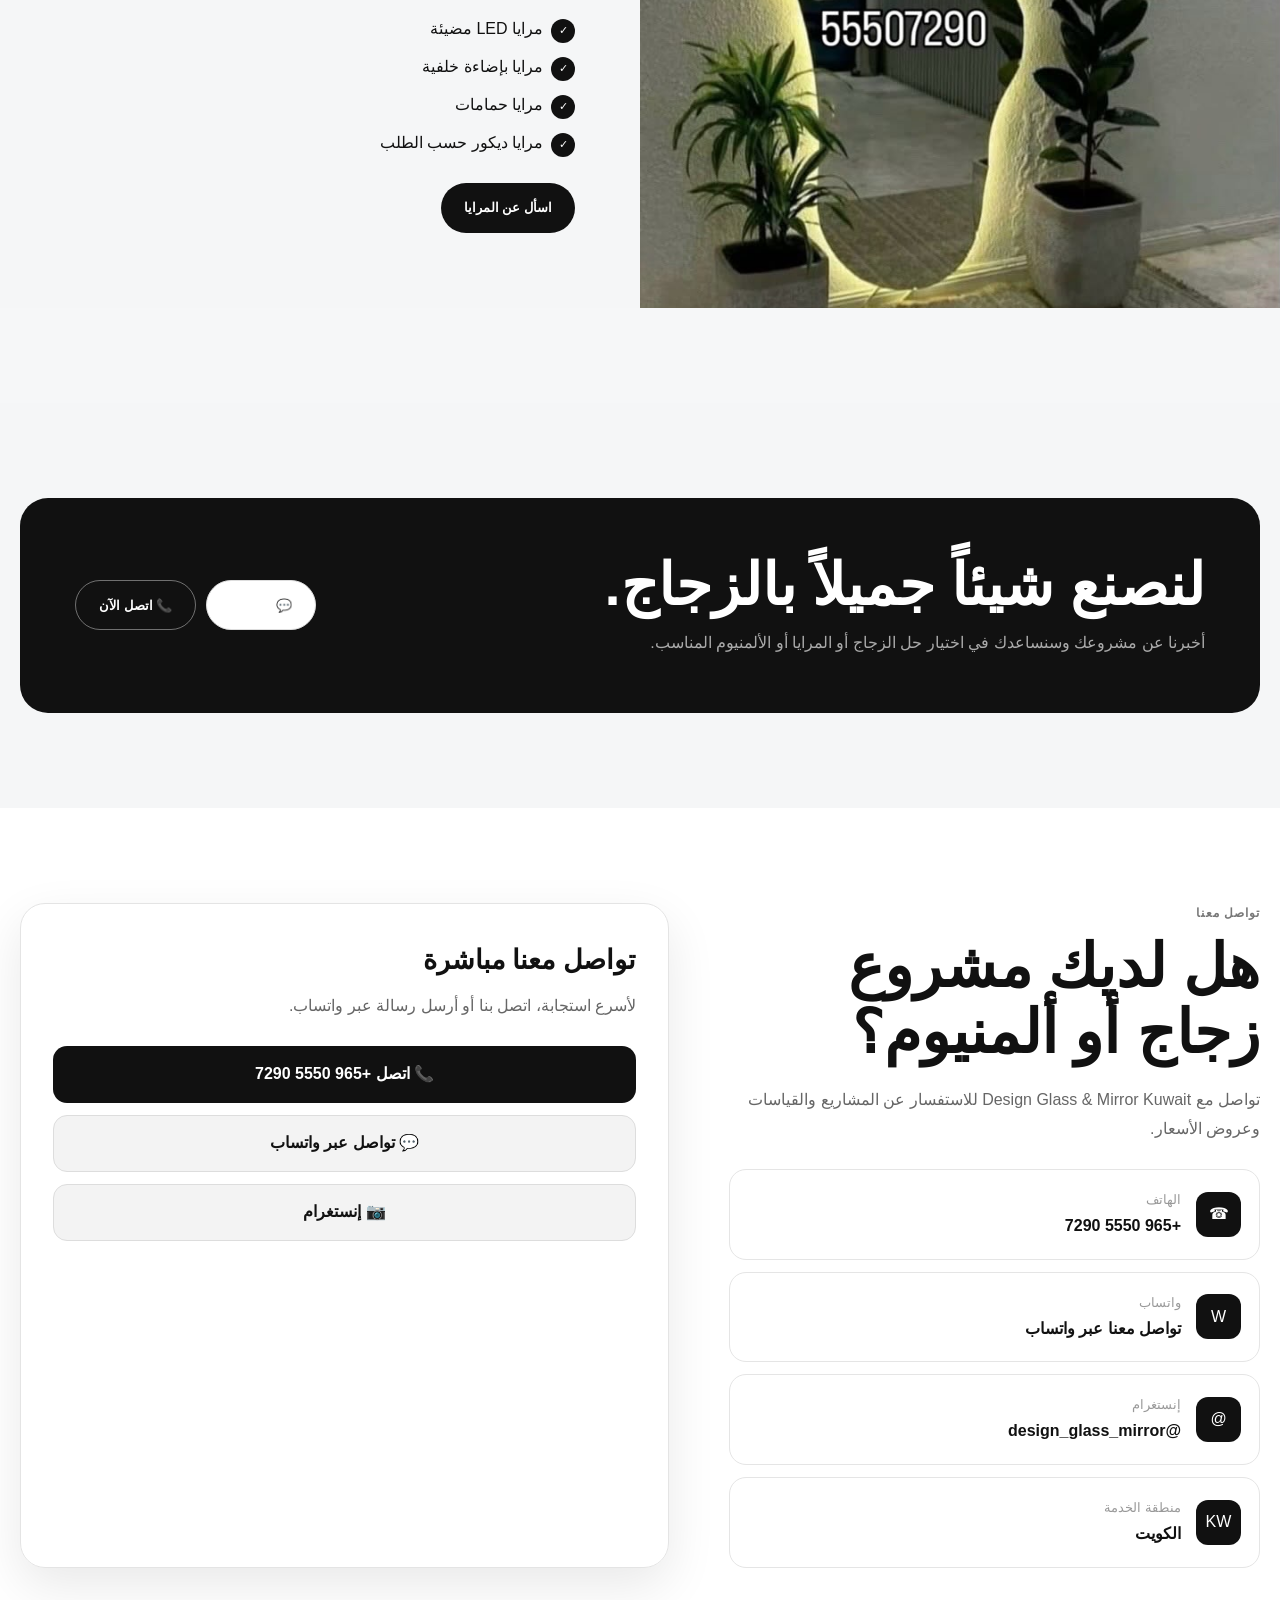
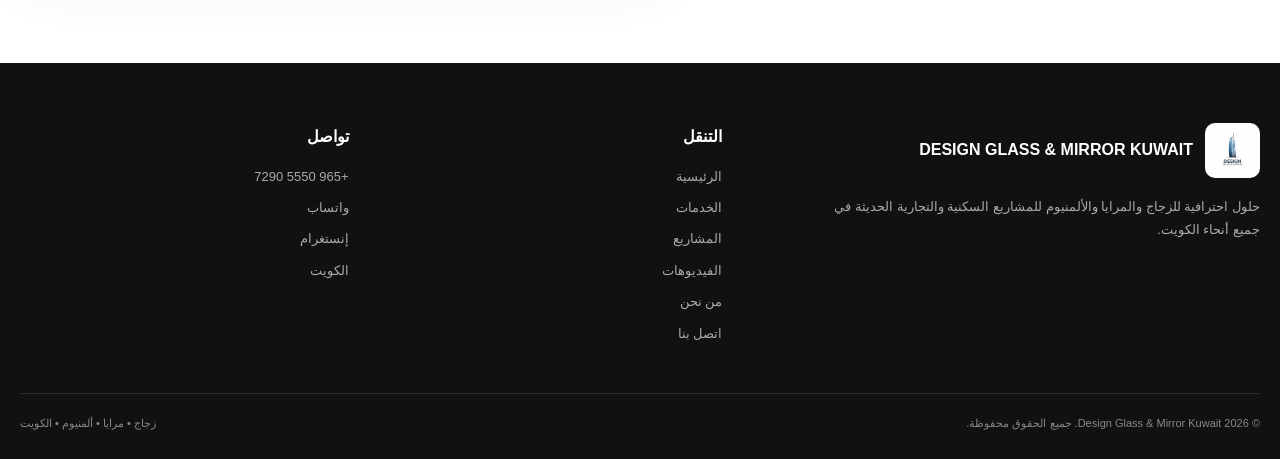
==== commit 5214c835: "Update print statement from 'Hello' to 'Goodbye'" ====
--- a/ar/index.html
+++ b/ar/index.html
@@ -4,39 +4,79 @@
 <meta charset="UTF-8">
 <meta name="viewport" content="width=device-width, initial-scale=1.0">
 
-<title>زجاج ومرايا وألمنيوم الكويت | Design Glass & Mirror Kuwait</title>
-
-<meta name="description" content="Design Glass & Mirror Kuwait يقدم حلول الزجاج والمرايا والألمنيوم في الكويت، بما في ذلك الزجاج المقسى، أبواب الزجاج، أبواب السحب، كبائن الشاور، درابزين وسلالم الزجاج، زجاج المسابح، واجهات المحلات، النوافذ والأبواب الألمنيوم والمرايا المضيئة.">
-
-<meta name="keywords" content="زجاج الكويت, شركة زجاج الكويت, تركيب زجاج الكويت, محل زجاج الكويت, زجاج سيكوريت الكويت, زجاج مقسى الكويت, زجاج شفاف الكويت, زجاج شاور الكويت, شاور زجاج الكويت, كبائن شاور الكويت, أبواب زجاج الكويت, باب زجاج الكويت, أبواب زجاج سحاب الكويت, أبواب زجاج سحب الكويت, أبواب زجاج مفصلية الكويت, أبواب المحلات الزجاجية الكويت, واجهات زجاج الكويت, واجهات محلات زجاج الكويت, زجاج واجهات الكويت, زجاج معماري الكويت, زجاج مباني الكويت, زجاج سلالم الكويت, سلالم زجاج الكويت, درج زجاج الكويت, درابزين زجاج الكويت, زجاج درابزين الكويت, زجاج مسابح الكويت, مسبح زجاج الكويت, زجاج حمامات الكويت, مرايا الكويت, تركيب مرايا الكويت, مرايا ديكور الكويت, مرايا LED الكويت, مرايا مضيئة الكويت, مرايا خلفية مضيئة الكويت, مرايا حمامات الكويت, مرايا مصممة الكويت, ألمنيوم الكويت, شركة ألمنيوم الكويت, أبواب ألمنيوم الكويت, أبواب ألمنيوم سحاب الكويت, أبواب ألمنيوم مزدوجة الكويت, شبابيك ألمنيوم الكويت, نوافذ ألمنيوم الكويت, واجهات ألمنيوم الكويت, أنظمة ألمنيوم وزجاج الكويت, glass Kuwait, glass company Kuwait, glass shop Kuwait, glass installation Kuwait, tempered glass Kuwait, toughened glass Kuwait, safety glass Kuwait, shower glass Kuwait, glass shower Kuwait, glass doors Kuwait, sliding glass doors Kuwait, glass staircase Kuwait, glass stairs Kuwait, glass railing Kuwait, glass balustrade Kuwait, pool glass Kuwait, swimming pool glass Kuwait, architectural glass Kuwait, shopfront glass Kuwait, storefront glass Kuwait, aluminum Kuwait, aluminum doors Kuwait, aluminum windows Kuwait, aluminum sliding doors Kuwait, aluminum glass Kuwait, mirrors Kuwait, LED mirrors Kuwait, backlit mirrors Kuwait, bathroom mirrors Kuwait, custom mirrors Kuwait">
+<title>تصميم زجاج ومرايا الكويت | زجاج، مرايا وألمنيوم</title>
+
+<meta name="description" content="تصميم زجاج ومرايا الكويت يقدم حلول الزجاج والمرايا والألمنيوم في الكويت، أبواب زجاج، شاور زجاج، درابزين وسلالم زجاجية، واجهات زجاجية، زجاج حمامات السباحة، شبابيك وأبواب ألمنيوم ومرايا LED بتصاميم عصرية.">
+
+<meta name="keywords" content="زجاج الكويت, شركة زجاج الكويت, زجاج ومرايا الكويت, تركيب زجاج الكويت, تفصيل زجاج الكويت, زجاج سيكوريت الكويت, زجاج مقسى الكويت, زجاج 10 ملم الكويت, زجاج شاور الكويت, كبائن شاور زجاج الكويت, أبواب زجاج الكويت, باب زجاج سحاب الكويت, أبواب زجاج سحاب, أبواب زجاج مفصلية, سلالم زجاج الكويت, درج زجاج الكويت, درابزين زجاج الكويت, درابزين ستانلس ستيل وزجاج, زجاج البلكونات الكويت, بلكونة زجاج الكويت, زجاج مسابح الكويت, زجاج حمام سباحة الكويت, واجهات زجاج الكويت, واجهات مباني زجاجية الكويت, زجاج معماري الكويت, تركيب واجهات زجاج, شبابيك زجاج الكويت, شبابيك ألمنيوم الكويت, أبواب ألمنيوم الكويت, أبواب ألمنيوم سحاب الكويت, أبواب ألمنيوم دبل الكويت, أنظمة ألمنيوم الكويت, ألمنيوم وزجاج الكويت, مرايا الكويت, تركيب مرايا الكويت, تفصيل مرايا الكويت, مرايا LED الكويت, مرايا مضيئة الكويت, مرايا ديكور الكويت, مرايا حمامات الكويت, مرايا خلفية بإضاءة, زجاج محلات الكويت, واجهات محلات زجاج الكويت, زجاج مكاتب الكويت, زجاج فلل الكويت, زجاج منازل الكويت, زجاج تجاري الكويت, زجاج ساند بلاست الكويت, زجاج رملي الكويت, زجاج بني الكويت, زجاج شفاف الكويت, زجاج أسود الكويت, architectural glass Kuwait, glass Kuwait, glass company Kuwait, mirror Kuwait, glass doors Kuwait, shower glass Kuwait, tempered glass Kuwait, staircase glass Kuwait, balcony glass Kuwait, pool glass Kuwait, aluminum doors Kuwait, aluminum windows Kuwait, sliding glass doors Kuwait, LED mirrors Kuwait">
 
 <meta name="author" content="Design Glass & Mirror Kuwait">
-<meta name="robots" content="index, follow, max-image-preview:large">
-<meta name="language" content="Arabic">
-<meta name="geo.region" content="KW">
-<meta name="geo.placename" content="Kuwait">
+<meta name="robots" content="index, follow, max-image-preview:large, max-snippet:-1, max-video-preview:-1">
 
 <link rel="canonical" href="https://muhmmadayub-ui.github.io/design-glass-mirror-kuwait/ar/">
 
+<link rel="alternate" hreflang="ar" href="https://muhmmadayub-ui.github.io/design-glass-mirror-kuwait/ar/">
+<link rel="alternate" hreflang="en" href="https://muhmmadayub-ui.github.io/design-glass-mirror-kuwait/">
+<link rel="alternate" hreflang="x-default" href="https://muhmmadayub-ui.github.io/design-glass-mirror-kuwait/">
+
 <meta property="og:type" content="website">
-<meta property="og:title" content="Design Glass & Mirror Kuwait | زجاج ومرايا وألمنيوم الكويت">
-<meta property="og:description" content="حلول احترافية للزجاج والمرايا والألمنيوم في جميع أنحاء الكويت.">
+<meta property="og:title" content="تصميم زجاج ومرايا الكويت | زجاج وألمنيوم">
+<meta property="og:description" content="حلول احترافية للزجاج والمرايا والألمنيوم في الكويت للمنازل والفلل والمحلات والمكاتب والمباني الحديثة.">
 <meta property="og:url" content="https://muhmmadayub-ui.github.io/design-glass-mirror-kuwait/ar/">
 <meta property="og:site_name" content="Design Glass & Mirror Kuwait">
 <meta property="og:locale" content="ar_KW">
-<meta property="og:locale:alternate" content="en_US">
-<meta property="og:image" content="https://muhmmadayub-ui.github.io/design-glass-mirror-kuwait/10mm%20clear%20glass%20temper%20pool.jpeg">
+<meta property="og:locale:alternate" content="en_KW">
+<meta property="og:image" content="https://muhmmadayub-ui.github.io/design-glass-mirror-kuwait/WhatsApp%20Image%202026-08-23%20at%2012.24.46%20PM.jpeg">
 
 <meta name="twitter:card" content="summary_large_image">
-<meta name="twitter:title" content="Design Glass & Mirror Kuwait">
-<meta name="twitter:description" content="زجاج، مرايا وألمنيوم وحلول معمارية في الكويت.">
-<meta name="twitter:image" content="https://muhmmadayub-ui.github.io/design-glass-mirror-kuwait/10mm%20clear%20glass%20temper%20pool.jpeg">
-
-<link rel="alternate" hreflang="en" href="https://muhmmadayub-ui.github.io/design-glass-mirror-kuwait/">
-<link rel="alternate" hreflang="ar" href="https://muhmmadayub-ui.github.io/design-glass-mirror-kuwait/ar/">
-<link rel="alternate" hreflang="x-default" href="https://muhmmadayub-ui.github.io/design-glass-mirror-kuwait/">
+<meta name="twitter:title" content="تصميم زجاج ومرايا الكويت">
+<meta name="twitter:description" content="زجاج، مرايا، أبواب زجاج، شاور زجاج، سلالم زجاج، زجاج مسابح وأنظمة ألمنيوم في الكويت.">
+<meta name="twitter:image" content="https://muhmmadayub-ui.github.io/design-glass-mirror-kuwait/WhatsApp%20Image%202026-08-23%20at%2012.24.46%20PM.jpeg">
+
+<script type="application/ld+json">
+{
+  "@context":"https://schema.org",
+  "@type":"LocalBusiness",
+  "name":"Design Glass & Mirror Kuwait",
+  "url":"https://muhmmadayub-ui.github.io/design-glass-mirror-kuwait/ar/",
+  "telephone":"+96555507290",
+  "image":"https://muhmmadayub-ui.github.io/design-glass-mirror-kuwait/WhatsApp%20Image%202026-08-23%20at%2012.24.46%20PM.jpeg",
+  "description":"حلول الزجاج والمرايا والألمنيوم والأبواب والشاور والسلالم والواجهات والزجاج المعماري في الكويت.",
+  "areaServed":{
+    "@type":"Country",
+    "name":"Kuwait"
+  },
+  "sameAs":[
+    "https://www.instagram.com/design_glass_mirror/"
+  ],
+  "serviceType":[
+    "Glass Installation",
+    "Tempered Glass",
+    "Glass Doors",
+    "Shower Glass",
+    "Glass Staircases",
+    "Balcony Glass",
+    "Pool Glass",
+    "Architectural Glass",
+    "Aluminum Doors",
+    "Aluminum Windows",
+    "Custom Mirrors",
+    "LED Mirrors"
+  ]
+}
+</script>
 
 <style>
+:root{
+  --black:#111;
+  --dark:#222;
+  --gray:#666;
+  --light:#f5f6f7;
+  --border:#e7e7e7;
+  --white:#fff;
+  --max:1240px;
+  --shadow:0 18px 50px rgba(0,0,0,.09);
+}
 
 *{
   box-sizing:border-box;
@@ -50,13 +90,13 @@
 
 body{
   font-family:
-    "Segoe UI",
     Tahoma,
     Arial,
+    "Segoe UI",
     sans-serif;
-  color:#111;
+  color:var(--black);
   background:#fff;
-  line-height:1.9;
+  line-height:1.8;
   overflow-x:hidden;
 }
 
@@ -71,22 +111,34 @@
 }
 
 .container{
-  width:min(1200px,calc(100% - 40px));
+  width:min(var(--max),calc(100% - 40px));
   margin:auto;
+}
+
+section{
+  padding:95px 0;
+}
+
+.soft{
+  background:#f6f7f8;
 }
 
 .topbar{
   background:#111;
   color:#fff;
-  padding:8px 0;
+  min-height:40px;
+  display:flex;
+  align-items:center;
   font-size:13px;
 }
 
 .topbar-inner{
+  width:min(var(--max),calc(100% - 40px));
+  margin:auto;
   display:flex;
   justify-content:space-between;
-  align-items:center;
   gap:20px;
+  flex-wrap:wrap;
 }
 
 .topbar a{
@@ -97,14 +149,14 @@
   position:sticky;
   top:0;
   z-index:1000;
-  background:rgba(255,255,255,.96);
+  background:rgba(255,255,255,.95);
   backdrop-filter:blur(15px);
   border-bottom:1px solid #eee;
 }
 
 .nav{
-  width:min(1200px,calc(100% - 40px));
-  height:80px;
+  width:min(var(--max),calc(100% - 40px));
+  min-height:82px;
   margin:auto;
   display:flex;
   align-items:center;
@@ -119,16 +171,15 @@
 }
 
 .brand img{
-  width:55px;
-  height:55px;
+  width:58px;
+  height:58px;
   object-fit:contain;
-  border-radius:10px;
+  border-radius:12px;
 }
 
 .brand-title{
+  font-weight:900;
   font-size:15px;
-  font-weight:900;
-  letter-spacing:.5px;
 }
 
 .brand-sub{
@@ -139,7 +190,7 @@
 
 .nav-links{
   display:flex;
-  gap:25px;
+  gap:22px;
   align-items:center;
 }
 
@@ -148,123 +199,216 @@
   font-weight:800;
 }
 
-.nav-call{
+.nav-actions{
+  display:flex;
+  align-items:center;
+  gap:9px;
+}
+
+.lang-btn,
+.menu-btn{
+  border:1px solid #ddd;
+  background:#fff;
+  border-radius:999px;
+  padding:9px 13px;
+  cursor:pointer;
+  font-weight:800;
+}
+
+.call-btn{
   background:#111;
   color:#fff;
-  padding:10px 18px;
-  border-radius:30px;
+  border-radius:999px;
+  padding:11px 17px;
   font-size:12px;
   font-weight:900;
 }
 
-.menu{
+.menu-btn{
   display:none;
-}
+  border-radius:12px;
+  font-size:19px;
+}
+
+.mobile-menu{
+  display:none;
+  background:#fff;
+  border-top:1px solid #eee;
+  padding:10px 20px 20px;
+}
+
+.mobile-menu.open{
+  display:block;
+}
+
+.mobile-menu a{
+  display:block;
+  padding:12px 4px;
+  border-bottom:1px solid #eee;
+  font-weight:800;
+}
+
+/* HERO */
 
 .hero{
+  min-height:calc(100vh - 120px);
   position:relative;
-  min-height:650px;
+  overflow:hidden;
   display:flex;
   align-items:center;
-  overflow:hidden;
-  background:#eee;
-}
-
-.hero-bg{
+}
+
+.hero-slides{
   position:absolute;
   inset:0;
-  background-image:url("../10mm clear glass temper pool.jpeg");
+}
+
+.hero-slide{
+  position:absolute;
+  inset:0;
   background-size:cover;
   background-position:center;
-}
-
-.hero-bg:after{
+  opacity:0;
+  transform:scale(1.06);
+  transition:opacity 1.3s ease,transform 7s ease;
+}
+
+.hero-slide.active{
+  opacity:1;
+  transform:scale(1);
+}
+
+.hero-slide:after{
   content:"";
   position:absolute;
   inset:0;
   background:linear-gradient(
     270deg,
     rgba(255,255,255,.95),
-    rgba(255,255,255,.72) 48%,
-    rgba(255,255,255,.12)
+    rgba(255,255,255,.80) 38%,
+    rgba(255,255,255,.22) 72%,
+    rgba(255,255,255,.05)
   );
 }
 
 .hero-content{
   position:relative;
   z-index:2;
-  width:min(1200px,calc(100% - 40px));
+  width:min(var(--max),calc(100% - 40px));
   margin:auto;
-  padding:100px 0;
+  padding:95px 0;
 }
 
 .hero-copy{
-  max-width:720px;
+  max-width:700px;
 }
 
 .kicker{
-  font-size:14px;
+  display:flex;
+  align-items:center;
+  gap:12px;
+  color:#555;
+  font-size:13px;
   font-weight:900;
-  color:#666;
-  margin-bottom:15px;
-}
-
-.hero h1{
-  font-size:clamp(40px,7vw,78px);
+  margin-bottom:18px;
+}
+
+.kicker span{
+  width:42px;
+  height:2px;
+  background:#111;
+}
+
+h1{
+  font-size:clamp(44px,7vw,86px);
   line-height:1.05;
   letter-spacing:-2px;
-  margin-bottom:25px;
-}
-
-.hero h1 span{
-  display:block;
-  color:#666;
-  font-size:.42em;
-  letter-spacing:3px;
-  margin-top:10px;
+  font-weight:950;
+  margin-bottom:20px;
 }
 
 .hero p{
-  max-width:650px;
   color:#555;
   font-size:18px;
-  margin-bottom:30px;
+  max-width:650px;
+  margin-bottom:27px;
 }
 
 .buttons{
   display:flex;
+  gap:10px;
   flex-wrap:wrap;
-  gap:12px;
 }
 
 .btn{
+  min-height:50px;
+  padding:0 23px;
+  border-radius:999px;
   display:inline-flex;
+  align-items:center;
   justify-content:center;
-  align-items:center;
-  min-height:50px;
-  padding:0 24px;
-  border-radius:30px;
   font-weight:900;
   font-size:13px;
 }
 
-.btn-dark{
+.dark{
   background:#111;
   color:#fff;
 }
 
-.btn-light{
+.light{
   background:#fff;
   border:1px solid #ddd;
 }
 
-section{
-  padding:90px 0;
-}
-
-.soft{
-  background:#f6f7f8;
-}
+.stats{
+  display:flex;
+  gap:28px;
+  margin-top:42px;
+  flex-wrap:wrap;
+}
+
+.stat{
+  border-right:2px solid #111;
+  padding-right:13px;
+}
+
+.stat strong{
+  display:block;
+  font-size:22px;
+}
+
+.stat span{
+  color:#777;
+  font-size:11px;
+  font-weight:700;
+}
+
+.dots{
+  position:absolute;
+  left:35px;
+  bottom:30px;
+  z-index:5;
+  display:flex;
+  gap:7px;
+}
+
+.dot{
+  width:9px;
+  height:9px;
+  border:0;
+  border-radius:50%;
+  background:#aaa;
+  cursor:pointer;
+}
+
+.dot.active{
+  width:28px;
+  border-radius:20px;
+  background:#111;
+}
+
+/* SECTIONS */
 
 .section-head{
   max-width:800px;
@@ -272,245 +416,639 @@
   text-align:center;
 }
 
-.section-head small{
-  display:block;
+.eyebrow{
   color:#777;
   font-size:12px;
   font-weight:900;
-  letter-spacing:2px;
+  letter-spacing:1px;
   margin-bottom:10px;
 }
 
 .section-head h2{
   font-size:clamp(32px,5vw,55px);
   line-height:1.15;
-  margin-bottom:15px;
+  margin-bottom:14px;
 }
 
 .section-head p{
   color:#666;
-}
-
-.about-grid{
+  font-size:16px;
+}
+
+/* ABOUT */
+
+.intro{
   display:grid;
   grid-template-columns:1fr 1fr;
-  gap:60px;
+  gap:65px;
   align-items:center;
 }
 
-.about-image{
+.intro-image{
   border-radius:25px;
   overflow:hidden;
-  box-shadow:0 20px 50px rgba(0,0,0,.1);
-}
-
-.about-image img{
+  box-shadow:var(--shadow);
+}
+
+.intro-image img{
   width:100%;
   aspect-ratio:4/3;
   object-fit:cover;
 }
 
-.about-copy h2{
-  font-size:clamp(32px,4vw,55px);
-  line-height:1.15;
+.intro h2{
+  font-size:clamp(34px,4vw,55px);
+  line-height:1.2;
   margin-bottom:20px;
 }
 
-.about-copy p{
+.intro p{
   color:#666;
-  margin-bottom:18px;
-}
-
-.service-grid{
+  margin-bottom:15px;
+}
+
+.features{
+  display:grid;
+  grid-template-columns:1fr 1fr;
+  gap:14px;
+  margin-top:25px;
+}
+
+.feature{
+  padding:17px;
+  border:1px solid var(--border);
+  border-radius:16px;
+}
+
+.feature strong{
+  display:block;
+}
+
+.feature span{
+  color:#777;
+  font-size:12px;
+}
+
+/* SERVICES */
+
+.grid4{
   display:grid;
   grid-template-columns:repeat(4,1fr);
   gap:18px;
 }
 
-.service{
+.card{
+  border:1px solid var(--border);
+  border-radius:21px;
+  overflow:hidden;
   background:#fff;
-  border:1px solid #e5e5e5;
-  border-radius:20px;
-  overflow:hidden;
-}
-
-.service img{
+  transition:.3s;
+}
+
+.card:hover{
+  transform:translateY(-6px);
+  box-shadow:var(--shadow);
+}
+
+.card img{
   width:100%;
   height:220px;
   object-fit:cover;
 }
 
-.service-body{
+.card-body{
   padding:22px;
 }
 
-.service-body h3{
+.card h3{
   font-size:21px;
-  margin-bottom:8px;
-}
-
-.service-body p{
+  margin:5px 0;
+}
+
+.card p{
   color:#777;
   font-size:13px;
 }
 
+/* PROJECTS */
+
+.projects{
+  display:grid;
+  grid-template-columns:repeat(3,1fr);
+  gap:20px;
+}
+
+.project{
+  position:relative;
+  aspect-ratio:4/4.6;
+  overflow:hidden;
+  border-radius:21px;
+  background:#eee;
+  cursor:pointer;
+}
+
+.project img{
+  width:100%;
+  height:100%;
+  object-fit:cover;
+  transition:.5s;
+}
+
+.project:hover img{
+  transform:scale(1.06);
+}
+
+.project-text{
+  position:absolute;
+  bottom:0;
+  width:100%;
+  padding:60px 20px 20px;
+  color:#fff;
+  background:linear-gradient(transparent,rgba(0,0,0,.8));
+}
+
+.project-text small{
+  opacity:.8;
+  font-weight:800;
+}
+
+.project-text h3{
+  font-size:20px;
+}
+
+/* EXTRA SEO CONTENT */
+
 .seo-content{
-  max-width:950px;
+  max-width:1000px;
   margin:auto;
 }
 
 .seo-content h2{
-  font-size:38px;
-  margin:35px 0 15px;
+  font-size:clamp(30px,4vw,48px);
+  line-height:1.2;
+  margin-bottom:20px;
 }
 
 .seo-content h3{
   font-size:24px;
-  margin:25px 0 10px;
+  margin:28px 0 8px;
 }
 
 .seo-content p{
-  color:#555;
-  margin-bottom:17px;
+  color:#666;
+  margin-bottom:16px;
 }
 
 .seo-content ul{
   padding-right:25px;
+  color:#666;
+}
+
+.seo-content li{
+  margin:6px 0;
+}
+
+/* SPLIT */
+
+.split{
+  display:grid;
+  grid-template-columns:1fr 1fr;
+  min-height:560px;
+}
+
+.split-img{
+  min-height:500px;
+  background-size:cover;
+  background-position:center;
+}
+
+.split-copy{
+  display:flex;
+  align-items:center;
+  padding:65px;
+  background:#f5f6f7;
+}
+
+.split-copy-inner{
+  max-width:560px;
+}
+
+.split-copy h2{
+  font-size:clamp(34px,4vw,55px);
+  line-height:1.15;
+  margin:12px 0 20px;
+}
+
+.split-copy p{
+  color:#666;
+  margin-bottom:22px;
+}
+
+.checks{
+  list-style:none;
+  display:grid;
+  gap:9px;
   margin-bottom:25px;
 }
 
-.seo-content li{
-  margin-bottom:8px;
-  color:#555;
-}
-
-.contact{
+.checks li:before{
+  content:"✓";
+  display:inline-grid;
+  place-items:center;
+  width:24px;
+  height:24px;
   background:#111;
   color:#fff;
-}
-
-.contact .section-head p{
+  border-radius:50%;
+  margin-left:8px;
+  font-size:11px;
+}
+
+/* VIDEO */
+
+.video-section{
+  background:#111;
+  color:#fff;
+}
+
+.video-section .section-head p{
   color:#aaa;
 }
 
-.contact-box{
-  max-width:800px;
-  margin:auto;
-  text-align:center;
-}
-
-.contact-box p{
-  color:#bbb;
-  margin-bottom:30px;
+.video-grid{
+  display:grid;
+  grid-template-columns:repeat(2,1fr);
+  gap:22px;
+}
+
+.video-card{
+  background:#191919;
+  border-radius:20px;
+  overflow:hidden;
+}
+
+.video-box{
+  aspect-ratio:16/9;
+  background:#000;
+}
+
+.video-box video{
+  width:100%;
+  height:100%;
+  object-fit:cover;
+}
+
+.video-info{
+  padding:18px 20px;
+}
+
+.video-info small{
+  color:#aaa;
+}
+
+.video-info h3{
+  font-size:20px;
+}
+
+/* CTA */
+
+.cta{
+  background:#f5f6f7;
+}
+
+.cta-box{
+  background:#111;
+  color:#fff;
+  border-radius:28px;
+  padding:55px;
+  display:flex;
+  justify-content:space-between;
+  align-items:center;
+  gap:30px;
+}
+
+.cta-box h2{
+  font-size:clamp(32px,5vw,58px);
+  line-height:1.1;
+}
+
+.cta-box p{
+  color:#aaa;
+  max-width:650px;
+  margin-top:12px;
+}
+
+/* CONTACT */
+
+.contact{
+  display:grid;
+  grid-template-columns:.9fr 1.1fr;
+  gap:60px;
+}
+
+.contact h2{
+  font-size:clamp(35px,5vw,60px);
+  line-height:1.1;
+  margin-bottom:20px;
+}
+
+.contact p{
+  color:#666;
+  margin-bottom:25px;
+}
+
+.contact-cards{
+  display:grid;
+  gap:12px;
+}
+
+.contact-card{
+  display:flex;
+  align-items:center;
+  gap:15px;
+  padding:18px;
+  border:1px solid #e5e5e5;
+  border-radius:17px;
+}
+
+.icon{
+  width:45px;
+  height:45px;
+  display:grid;
+  place-items:center;
+  background:#111;
+  color:#fff;
+  border-radius:12px;
+}
+
+.contact-card small{
+  display:block;
+  color:#999;
+}
+
+.contact-card strong{
+  display:block;
+}
+
+.contact-panel{
+  border:1px solid #e4e4e4;
+  border-radius:25px;
+  padding:32px;
+  box-shadow:var(--shadow);
+}
+
+.contact-panel h3{
+  font-size:27px;
+  margin-bottom:8px;
 }
 
 .contact-buttons{
-  display:flex;
-  justify-content:center;
-  flex-wrap:wrap;
+  display:grid;
   gap:12px;
-}
-
-.contact-buttons a{
-  min-height:55px;
+  margin-top:22px;
+}
+
+.contact-big{
+  min-height:57px;
   display:flex;
   align-items:center;
   justify-content:center;
-  padding:0 25px;
-  border-radius:30px;
+  border-radius:14px;
   font-weight:900;
 }
 
-.white-btn{
-  background:#fff;
-  color:#111;
-}
-
-.outline-btn{
-  border:1px solid #555;
+.black-btn{
+  background:#111;
   color:#fff;
 }
+
+.gray-btn{
+  background:#f3f3f3;
+  border:1px solid #ddd;
+}
+
+/* FOOTER */
 
 footer{
   background:#111;
   color:#fff;
-  border-top:1px solid #333;
-  padding:45px 0 20px;
+  padding:60px 0 25px;
 }
 
 .footer-grid{
   display:grid;
   grid-template-columns:1.5fr 1fr 1fr;
-  gap:40px;
-}
-
-.footer-col h3{
-  font-size:14px;
-  margin-bottom:15px;
+  gap:45px;
+  padding-bottom:40px;
+  border-bottom:1px solid rgba(255,255,255,.12);
+}
+
+.footer-brand{
+  max-width:450px;
+}
+
+.footer-logo{
+  display:flex;
+  align-items:center;
+  gap:12px;
+  margin-bottom:17px;
+}
+
+.footer-logo img{
+  width:55px;
+  height:55px;
+  object-fit:contain;
+  border-radius:10px;
+}
+
+.footer-brand p,
+.footer-col a{
+  color:#aaa;
+  font-size:13px;
+}
+
+.footer-col h4{
+  margin-bottom:13px;
 }
 
 .footer-col a{
   display:block;
-  color:#aaa;
-  margin:7px 0;
-  font-size:13px;
-}
-
-.footer-brand p{
-  color:#aaa;
-  font-size:13px;
+  margin:8px 0;
 }
 
 .footer-bottom{
-  border-top:1px solid #333;
-  margin-top:35px;
-  padding-top:18px;
-  color:#777;
+  padding-top:20px;
+  color:#888;
   font-size:11px;
   display:flex;
   justify-content:space-between;
   gap:20px;
 }
 
-@media(max-width:1000px){
-
-  .service-grid{
+/* FLOAT */
+
+.whatsapp{
+  position:fixed;
+  left:20px;
+  bottom:20px;
+  z-index:900;
+  width:58px;
+  height:58px;
+  display:grid;
+  place-items:center;
+  border-radius:50%;
+  background:#111;
+  color:#fff;
+  box-shadow:0 12px 35px rgba(0,0,0,.25);
+  font-weight:900;
+}
+
+/* LIGHTBOX */
+
+.lightbox{
+  position:fixed;
+  inset:0;
+  z-index:2000;
+  background:rgba(0,0,0,.92);
+  display:none;
+  align-items:center;
+  justify-content:center;
+  padding:20px;
+}
+
+.lightbox.open{
+  display:flex;
+}
+
+.lightbox img{
+  max-width:95vw;
+  max-height:90vh;
+  object-fit:contain;
+}
+
+.close{
+  position:absolute;
+  top:18px;
+  left:20px;
+  width:45px;
+  height:45px;
+  border-radius:50%;
+  border:1px solid rgba(255,255,255,.3);
+  background:#111;
+  color:#fff;
+  font-size:25px;
+}
+
+/* RESPONSIVE */
+
+@media(max-width:1050px){
+  .grid4{
     grid-template-columns:repeat(2,1fr);
   }
 
   .nav-links{
-    display:none;
-  }
-
-  .menu{
-    display:block;
-  }
-
-}
-
-@media(max-width:700px){
+    gap:12px;
+  }
+}
+
+@media(max-width:800px){
+  section{
+    padding:70px 0;
+  }
 
   .topbar{
     display:none;
   }
 
-  .about-grid{
+  .nav{
+    min-height:72px;
+  }
+
+  .brand img{
+    width:48px;
+    height:48px;
+  }
+
+  .brand-title{
+    font-size:12px;
+  }
+
+  .brand-sub{
+    display:none;
+  }
+
+  .nav-links,
+  .call-btn{
+    display:none;
+  }
+
+  .menu-btn{
+    display:block;
+  }
+
+  .hero{
+    min-height:760px;
+  }
+
+  .hero-slide:after{
+    background:linear-gradient(
+      180deg,
+      rgba(255,255,255,.9),
+      rgba(255,255,255,.78) 50%,
+      rgba(255,255,255,.4)
+    );
+  }
+
+  .intro,
+  .contact{
     grid-template-columns:1fr;
-  }
-
-  .service-grid{
+    gap:40px;
+  }
+
+  .projects{
+    grid-template-columns:1fr 1fr;
+  }
+
+  .video-grid{
     grid-template-columns:1fr;
   }
 
-  .hero{
-    min-height:680px;
+  .split{
+    grid-template-columns:1fr;
+  }
+
+  .split-img{
+    min-height:400px;
+  }
+
+  .split-copy{
+    padding:50px 25px;
+  }
+
+  .cta-box{
+    flex-direction:column;
+    align-items:flex-start;
+    padding:40px 25px;
+  }
+
+  .footer-grid{
+    grid-template-columns:1fr 1fr;
+  }
+}
+
+@media(max-width:520px){
+  .container,
+  .nav,
+  .hero-content,
+  .topbar-inner{
+    width:min(100% - 28px,var(--max));
   }
 
   .hero-content{
-    padding:70px 0;
-  }
-
-  .hero h1{
+    padding:60px 0;
+  }
+
+  h1{
     font-size:48px;
   }
 
@@ -527,6 +1065,20 @@
     width:100%;
   }
 
+  .stats{
+    gap:15px;
+  }
+
+  .features,
+  .grid4,
+  .projects{
+    grid-template-columns:1fr;
+  }
+
+  .video-grid{
+    grid-template-columns:1fr;
+  }
+
   .footer-grid{
     grid-template-columns:1fr;
   }
@@ -534,190 +1086,146 @@
   .footer-bottom{
     flex-direction:column;
   }
-
-}
-
+}
+
+@media(prefers-reduced-motion:reduce){
+  html{
+    scroll-behavior:auto;
+  }
+
+  *{
+    transition:none!important;
+  }
+}
 </style>
-
-<!-- STRUCTURED DATA FOR GOOGLE -->
-
-<script type="application/ld+json">
-{
-  "@context":"https://schema.org",
-  "@type":"LocalBusiness",
-  "name":"Design Glass & Mirror Kuwait",
-  "url":"https://muhmmadayub-ui.github.io/design-glass-mirror-kuwait/",
-  "telephone":"+96555507290",
-  "image":"https://muhmmadayub-ui.github.io/design-glass-mirror-kuwait/10mm%20clear%20glass%20temper%20pool.jpeg",
-  "description":"شركة متخصصة في حلول الزجاج والمرايا والألمنيوم والأعمال الزجاجية المعمارية في الكويت.",
-  "areaServed":{
-    "@type":"Country",
-    "name":"Kuwait"
-  },
-  "address":{
-    "@type":"PostalAddress",
-    "addressCountry":"KW"
-  },
-  "sameAs":[
-    "https://www.instagram.com/design_glass_mirror/"
-  ],
-  "makesOffer":[
-    {
-      "@type":"Offer",
-      "itemOffered":{
-        "@type":"Service",
-        "name":"زجاج سيكوريت وزجاج مقسى"
-      }
-    },
-    {
-      "@type":"Offer",
-      "itemOffered":{
-        "@type":"Service",
-        "name":"أبواب زجاجية"
-      }
-    },
-    {
-      "@type":"Offer",
-      "itemOffered":{
-        "@type":"Service",
-        "name":"أبواب زجاج سحاب"
-      }
-    },
-    {
-      "@type":"Offer",
-      "itemOffered":{
-        "@type":"Service",
-        "name":"كبائن شاور زجاج"
-      }
-    },
-    {
-      "@type":"Offer",
-      "itemOffered":{
-        "@type":"Service",
-        "name":"سلالم ودرابزين زجاج"
-      }
-    },
-    {
-      "@type":"Offer",
-      "itemOffered":{
-        "@type":"Service",
-        "name":"زجاج المسابح"
-      }
-    },
-    {
-      "@type":"Offer",
-      "itemOffered":{
-        "@type":"Service",
-        "name":"مرايا LED ومرايا ديكور"
-      }
-    },
-    {
-      "@type":"Offer",
-      "itemOffered":{
-        "@type":"Service",
-        "name":"أبواب ونوافذ ألمنيوم"
-      }
-    }
-  ]
-}
-</script>
-
 </head>
 
 <body>
 
 <div class="topbar">
-  <div class="container topbar-inner">
+  <div class="topbar-inner">
     <div>
       <a href="tel:+96555507290">☎ +965 5550 7290</a>
-      <a href="https://wa.me/96555507290" target="_blank" rel="noopener">واتساب</a>
-      <a href="https://www.instagram.com/design_glass_mirror/" target="_blank" rel="noopener">إنستغرام</a>
+      <a href="https://www.instagram.com/design_glass_mirror/" target="_blank" rel="noopener">Instagram</a>
     </div>
     <div>زجاج • مرايا • ألمنيوم • الكويت</div>
   </div>
 </div>
 
 <header>
-
   <nav class="nav">
 
-    <a class="brand" href="#home">
-
-      <img
-        src="../WhatsApp Image 2026-08-23 at 12.24.46 PM.jpeg"
-        alt="شعار Design Glass & Mirror Kuwait للزجاج والمرايا والألمنيوم"
-      >
-
+    <a class="brand" href="#home" aria-label="تصميم زجاج ومرايا الكويت">
+      <img src="../WhatsApp Image 2026-08-23 at 12.24.46 PM.jpeg"
+           alt="شعار تصميم زجاج ومرايا الكويت">
       <div>
-        <div class="brand-title">
-          DESIGN GLASS & MIRROR
-        </div>
-
-        <div class="brand-sub">
-          KUWAIT • GLASS • MIRROR • ALUMINUM
-        </div>
+        <div class="brand-title">DESIGN GLASS & MIRROR</div>
+        <div class="brand-sub">KUWAIT • GLASS • MIRROR • ALUMINUM</div>
       </div>
-
     </a>
 
     <div class="nav-links">
       <a href="#home">الرئيسية</a>
       <a href="#services">الخدمات</a>
+      <a href="#projects">المشاريع</a>
+      <a href="#videos">الفيديوهات</a>
       <a href="#about">من نحن</a>
-      <a href="#projects">مشاريعنا</a>
-      <a href="#seo">حلول الزجاج</a>
       <a href="#contact">اتصل بنا</a>
     </div>
 
-    <a class="nav-call" href="tel:+96555507290">
-      اتصل الآن
-    </a>
+    <div class="nav-actions">
+      <a class="lang-btn" href="../">English</a>
+      <a class="call-btn" href="tel:+96555507290">اتصل الآن</a>
+      <button class="menu-btn" onclick="toggleMenu()" aria-label="فتح القائمة">☰</button>
+    </div>
 
   </nav>
 
+  <div class="mobile-menu" id="mobileMenu">
+    <a href="#home" onclick="closeMenu()">الرئيسية</a>
+    <a href="#services" onclick="closeMenu()">الخدمات</a>
+    <a href="#projects" onclick="closeMenu()">المشاريع</a>
+    <a href="#videos" onclick="closeMenu()">الفيديوهات</a>
+    <a href="#about" onclick="closeMenu()">من نحن</a>
+    <a href="#contact" onclick="closeMenu()">اتصل بنا</a>
+    <a href="tel:+96555507290" onclick="closeMenu()">📞 +965 5550 7290</a>
+    <a href="https://wa.me/96555507290" target="_blank" rel="noopener">💬 واتساب</a>
+    <a href="https://www.instagram.com/design_glass_mirror/" target="_blank" rel="noopener">📷 إنستغرام</a>
+  </div>
 </header>
 
 <main>
 
 <section class="hero" id="home">
 
-  <div class="hero-bg"></div>
+  <div class="hero-slides">
+
+    <div class="hero-slide active"
+         style="background-image:url('../10mm clear glass temper pool.jpeg');"></div>
+
+    <div class="hero-slide"
+         style="background-image:url('../10mm clear glass temper fix in black spider system.jpeg');"></div>
+
+    <div class="hero-slide"
+         style="background-image:url('../10mm clear glass temper stair with wooden handle.jpeg');"></div>
+
+    <div class="hero-slide"
+         style="background-image:url('../blue building 2.jpg');"></div>
+
+  </div>
 
   <div class="hero-content">
 
     <div class="hero-copy">
 
       <div class="kicker">
-        حلول الزجاج والهندسة المعمارية في الكويت
+        <span></span>
+        حلول الزجاج والهندسة المعمارية المتميزة
       </div>
 
       <h1>
-        زجاج ومرايا وألمنيوم
-        <span>DESIGN GLASS & MIRROR KUWAIT</span>
+        تصميم<br>
+        زجاج ومرايا
       </h1>
 
       <p>
-        نقدم حلولاً احترافية ومخصصة للزجاج والمرايا والألمنيوم
-        للمنازل والفلل والشقق والمحلات والمكاتب والمباني الحديثة
-        والمشاريع التجارية في جميع أنحاء الكويت.
+        شركة متخصصة في أعمال الزجاج والمرايا والألمنيوم في الكويت،
+        نقدم حلولاً احترافية للمنازل والفلل والمحلات والمكاتب
+        والمباني الحديثة، مع تنفيذ حسب المقاسات والتصميم.
       </p>
 
       <div class="buttons">
-
-        <a class="btn btn-dark" href="#services">
-          شاهد خدماتنا
-        </a>
-
-        <a class="btn btn-light" href="#contact">
-          اطلب عرض سعر
-        </a>
-
+        <a class="btn dark" href="#services">اكتشف خدماتنا</a>
+        <a class="btn light" href="#contact">اطلب عرض سعر</a>
       </div>
 
+      <div class="stats">
+        <div class="stat">
+          <strong>10mm</strong>
+          <span>زجاج مقسى</span>
+        </div>
+
+        <div class="stat">
+          <strong>100%</strong>
+          <span>عمل حسب الطلب</span>
+        </div>
+
+        <div class="stat">
+          <strong>KW</strong>
+          <span>خدمة داخل الكويت</span>
+        </div>
+      </div>
+
     </div>
-
   </div>
 
+  <div class="dots">
+    <button class="dot active" onclick="go(0)" aria-label="الصورة الأولى"></button>
+    <button class="dot" onclick="go(1)" aria-label="الصورة الثانية"></button>
+    <button class="dot" onclick="go(2)" aria-label="الصورة الثالثة"></button>
+    <button class="dot" onclick="go(3)" aria-label="الصورة الرابعة"></button>
+  </div>
+
 </section>
 
 
@@ -725,42 +1233,533 @@
 
   <div class="container">
 
-    <div class="about-grid">
-
-      <div class="about-image">
-
-        <img
-          src="../green building glass.jpg"
-          alt="واجهة مبنى زجاجية حديثة في الكويت"
-          loading="lazy"
-        >
-
+    <div class="intro">
+
+      <div class="intro-image">
+        <img src="../green building glass.jpg"
+             alt="واجهة زجاجية معمارية في الكويت"
+             loading="lazy">
       </div>
 
-      <div class="about-copy">
-
-        <h2>
-          حلول زجاجية عصرية للمشاريع في الكويت
-        </h2>
+      <div>
+
+        <div class="eyebrow">تصميم • جودة • دقة</div>
+
+        <h2>حلول زجاجية مصممة للكويت الحديثة.</h2>
 
         <p>
-          Design Glass & Mirror Kuwait متخصص في تنفيذ وتركيب
-          أعمال الزجاج والمرايا والألمنيوم بتصاميم حديثة
-          وتشطيبات احترافية تناسب المشاريع السكنية والتجارية.
+          نقدم خدمات تفصيل وتركيب الزجاج والمرايا والألمنيوم
+          للمشاريع السكنية والتجارية في الكويت، مع الاهتمام
+          بالتفاصيل والتشطيب النهائي.
         </p>
 
         <p>
-          نهتم بالتفاصيل والمقاسات والتشطيب النهائي، ونوفر
-          حلولاً مخصصة حسب تصميم ومساحة كل مشروع.
+          نعمل على الزجاج المقسى، أبواب الزجاج، الشاور الزجاجي،
+          السلالم الزجاجية، درابزين الزجاج، زجاج البلكونات،
+          زجاج المسابح، الواجهات الزجاجية، أنظمة الألمنيوم
+          والمرايا المصممة حسب الطلب.
         </p>
 
+        <div class="features">
+
+          <div class="feature">
+            <strong>تصميم حسب الطلب</strong>
+            <span>حلول مصممة حسب مساحة ومقاسات المشروع.</span>
+          </div>
+
+          <div class="feature">
+            <strong>مواد عالية الجودة</strong>
+            <span>زجاج ومرايا وأنظمة ألمنيوم للمشاريع الحديثة.</span>
+          </div>
+
+          <div class="feature">
+            <strong>تركيب دقيق</strong>
+            <span>تنفيذ وتركيب باهتمام بالتفاصيل.</span>
+          </div>
+
+          <div class="feature">
+            <strong>تشطيب احترافي</strong>
+            <span>مظهر نهائي أنيق للمشاريع السكنية والتجارية.</span>
+          </div>
+
+        </div>
+
+      </div>
+
+    </div>
+
+  </div>
+
+</section>
+
+
+<section class="soft" id="services">
+
+  <div class="container">
+
+    <div class="section-head">
+      <div class="eyebrow">خدماتنا</div>
+
+      <h2>خدمات الزجاج والمرايا والألمنيوم في الكويت</h2>
+
+      <p>
+        حلول متكاملة للزجاج المعماري، الأبواب، الشاور،
+        السلالم، البلكونات، المسابح، الألمنيوم والمرايا.
+      </p>
+    </div>
+
+    <div class="grid4">
+
+      <article class="card">
+        <img src="../10mm clear glass temper shower with golden frame.jpeg"
+             alt="شاور زجاجي في الكويت"
+             loading="lazy">
+        <div class="card-body">
+          <h3>شاور زجاجي</h3>
+          <p>كبائن وأبواب شاور زجاجية بتصاميم عصرية للحمامات.</p>
+        </div>
+      </article>
+
+      <article class="card">
+        <img src="../10mm clear glass temper stair with wooden handle.jpeg"
+             alt="سلم زجاجي في الكويت"
+             loading="lazy">
+        <div class="card-body">
+          <h3>سلالم زجاجية</h3>
+          <p>سلالم ودرابزين زجاجي للمنازل والفلل والمباني الحديثة.</p>
+        </div>
+      </article>
+
+      <article class="card">
+        <img src="../10mm clear glass temper sliding door.jpeg"
+             alt="باب زجاج سحاب في الكويت"
+             loading="lazy">
+        <div class="card-body">
+          <h3>أبواب زجاج</h3>
+          <p>أبواب زجاج سحاب ومفصلية وحلول زجاجية حسب التصميم.</p>
+        </div>
+      </article>
+
+      <article class="card">
+        <img src="../10mm clear glass temper fix in black spider system.jpeg"
+             alt="زجاج معماري وواجهات زجاجية في الكويت"
+             loading="lazy">
+        <div class="card-body">
+          <h3>الزجاج المعماري</h3>
+          <p>واجهات وأنظمة زجاجية للمباني والمشاريع التجارية.</p>
+        </div>
+      </article>
+
+    </div>
+
+  </div>
+
+</section>
+
+
+<section>
+
+  <div class="container">
+
+    <div class="section-head">
+      <div class="eyebrow">حلول متخصصة</div>
+
+      <h2>زجاج المسابح والبلكونات والواجهات</h2>
+
+      <p>
+        تنفيذ حلول زجاجية للمسابح والبلكونات والسلالم
+        والواجهات والمشاريع المعمارية.
+      </p>
+    </div>
+
+    <div class="grid4">
+
+      <article class="card">
+        <img src="../10mm clear glass temper swiming pool.jpeg"
+             alt="زجاج مسبح في الكويت"
+             loading="lazy">
+        <div class="card-body">
+          <h3>زجاج المسابح</h3>
+          <p>زجاج شفاف للمسابح والمناطق الخارجية بتصميم أنيق.</p>
+        </div>
+      </article>
+
+      <article class="card">
+        <img src="../10mm sandblast glass stair with standsteel handle.jpeg"
+             alt="درابزين سلم زجاجي وستانلس ستيل في الكويت"
+             loading="lazy">
+        <div class="card-body">
+          <h3>درابزين زجاج</h3>
+          <p>درابزين زجاجي مع أنظمة ستانلس ستيل للمنازل والمباني.</p>
+        </div>
+      </article>
+
+      <article class="card">
+        <img src="../10mm clear glass temper with normal doors shop.jpeg"
+             alt="أبواب وواجهات زجاجية للمحلات في الكويت"
+             loading="lazy">
+        <div class="card-body">
+          <h3>زجاج المحلات</h3>
+          <p>أبواب وواجهات زجاجية للمحلات والمساحات التجارية.</p>
+        </div>
+      </article>
+
+      <article class="card">
+        <img src="../aluminum sliding doors.jpeg"
+             alt="أبواب ألمنيوم سحاب في الكويت"
+             loading="lazy">
+        <div class="card-body">
+          <h3>ألمنيوم وأبواب سحاب</h3>
+          <p>أنظمة أبواب ألمنيوم سحاب وثابتة للمنازل والمحلات.</p>
+        </div>
+      </article>
+
+    </div>
+
+  </div>
+
+</section>
+
+
+<section class="soft" id="projects">
+
+  <div class="container">
+
+    <div class="section-head">
+      <div class="eyebrow">مشاريعنا</div>
+
+      <h2>مشاريع زجاج ومرايا وألمنيوم في الكويت</h2>
+
+      <p>
+        شاهد نماذج من أعمالنا في السلالم والشاور والأبواب
+        والمسابح والزجاج المعماري والألمنيوم.
+      </p>
+    </div>
+
+    <div class="projects">
+
+      <article class="project" onclick="openBox(this)">
+        <img src="../10mm black glass temper staircas kloudy.jpeg"
+             alt="سلم زجاج أسود مقسى في الكويت"
+             loading="lazy">
+        <div class="project-text">
+          <small>سلالم زجاجية</small>
+          <h3>زجاج أسود مقسى</h3>
+        </div>
+      </article>
+
+      <article class="project" onclick="openBox(this)">
+        <img src="../10mm bowns glass temper shower.jpeg"
+             alt="شاور زجاج بني في الكويت"
+             loading="lazy">
+        <div class="project-text">
+          <small>حمامات</small>
+          <h3>شاور زجاج مخصص</h3>
+        </div>
+      </article>
+
+      <article class="project" onclick="openBox(this)">
+        <img src="../10mm browns glass temper amood fix.jpeg"
+             alt="زجاج بني مقسى في الكويت"
+             loading="lazy">
+        <div class="project-text">
+          <small>زجاج</small>
+          <h3>زجاج بني مقسى</h3>
+        </div>
+      </article>
+
+      <article class="project" onclick="openBox(this)">
+        <img src="../10mm browns glass temper staircas.jpeg"
+             alt="سلم زجاج بني في الكويت"
+             loading="lazy">
+        <div class="project-text">
+          <small>سلالم</small>
+          <h3>سلم زجاج بني</h3>
+        </div>
+      </article>
+
+      <article class="project" onclick="openBox(this)">
+        <img src="../10mm clear glass temper pool.jpeg"
+             alt="تركيب زجاج مسبح في الكويت"
+             loading="lazy">
+        <div class="project-text">
+          <small>مسابح</small>
+          <h3>تركيب زجاج مسبح</h3>
+        </div>
+      </article>
+
+      <article class="project" onclick="openBox(this)">
+        <img src="../10mm clear glass temper swiming pool.jpeg"
+             alt="زجاج حمام سباحة شفاف في الكويت"
+             loading="lazy">
+        <div class="project-text">
+          <small>مسابح</small>
+          <h3>زجاج حمام سباحة</h3>
+        </div>
+      </article>
+
+      <article class="project" onclick="openBox(this)">
+        <img src="../10mm sandblast glass stair with standsteel handle.jpeg"
+             alt="سلم زجاج ساند بلاست مع ستانلس ستيل في الكويت"
+             loading="lazy">
+        <div class="project-text">
+          <small>سلالم</small>
+          <h3>ساند بلاست وستانلس ستيل</h3>
+        </div>
+      </article>
+
+      <article class="project" onclick="openBox(this)">
+        <img src="../10mm sandblast glass temper fixed in stanless steel.jpeg"
+             alt="زجاج ساند بلاست مثبت على ستانلس ستيل"
+             loading="lazy">
+        <div class="project-text">
+          <small>زجاج معماري</small>
+          <h3>نظام زجاج ساند بلاست</h3>
+        </div>
+      </article>
+
+      <article class="project" onclick="openBox(this)">
+        <img src="../10mm clear glass temper with normal doors shop.jpeg"
+             alt="أبواب زجاج للمحلات في الكويت"
+             loading="lazy">
+        <div class="project-text">
+          <small>تجاري</small>
+          <h3>أبواب محلات زجاجية</h3>
+        </div>
+      </article>
+
+      <article class="project" onclick="openBox(this)">
+        <img src="../aluminum double doors sample.jpeg"
+             alt="أبواب ألمنيوم دبل في الكويت"
+             loading="lazy">
+        <div class="project-text">
+          <small>ألمنيوم</small>
+          <h3>أبواب ألمنيوم مزدوجة</h3>
+        </div>
+      </article>
+
+      <article class="project" onclick="openBox(this)">
+        <img src="../aluminum fix glass sample.jpeg"
+             alt="زجاج ثابت مع ألمنيوم في الكويت"
+             loading="lazy">
+        <div class="project-text">
+          <small>ألمنيوم</small>
+          <h3>نظام زجاج ثابت</h3>
+        </div>
+      </article>
+
+      <article class="project" onclick="openBox(this)">
+        <img src="../aluminum sliding doors.jpeg"
+             alt="أبواب ألمنيوم سحاب في الكويت"
+             loading="lazy">
+        <div class="project-text">
+          <small>ألمنيوم</small>
+          <h3>أبواب ألمنيوم سحاب</h3>
+        </div>
+      </article>
+
+    </div>
+
+  </div>
+
+</section>
+
+
+<section>
+
+  <div class="container">
+
+    <div class="seo-content">
+
+      <h2>زجاج الكويت | حلول الزجاج والمرايا والألمنيوم حسب الطلب</h2>
+
+      <p>
+        إذا كنت تبحث عن زجاج في الكويت أو شركة متخصصة في تركيب
+        الزجاج والمرايا والألمنيوم، فإن Design Glass & Mirror Kuwait
+        يقدم حلولاً متنوعة للمنازل والفلل والمحلات والمكاتب
+        والمباني الحديثة.
+      </p>
+
+      <p>
+        تشمل خدماتنا الزجاج المقسى والسيكوريت، الزجاج الشفاف،
+        الزجاج البني والأسود، زجاج الشاور، أبواب الزجاج،
+        الأبواب السحاب، السلالم الزجاجية، درابزين الزجاج،
+        زجاج البلكونات، زجاج المسابح والواجهات الزجاجية.
+      </p>
+
+      <h3>أبواب زجاج وشاور زجاج في الكويت</h3>
+
+      <p>
+        نوفر حلول أبواب زجاجية للمنازل والمحلات والمكاتب،
+        بالإضافة إلى كبائن الشاور الزجاجية وأبواب الحمامات
+        بتصاميم عصرية تناسب المساحات الحديثة.
+      </p>
+
+      <h3>سلالم ودرابزين زجاج في الكويت</h3>
+
+      <p>
+        الزجاج مناسب لإضافة مظهر عصري وأنيق للسلالم والبلكونات.
+        نقدم حلول السلالم الزجاجية والدرابزين الزجاجي مع
+        أنظمة معدنية مناسبة للتصميم.
+      </p>
+
+      <h3>زجاج المسابح والبلكونات والواجهات</h3>
+
+      <p>
+        نقدم حلولاً زجاجية للمسابح والبلكونات والواجهات
+        والمشاريع المعمارية، مع تنفيذ حسب التصميم والمقاسات
+        المطلوبة للمشروع.
+      </p>
+
+      <h3>مرايا وLED Mirrors في الكويت</h3>
+
+      <p>
+        تشمل خدمات المرايا المرايا المضيئة والمرايا الخلفية
+        بإضاءة LED ومرايا الحمامات والمرايا الديكورية
+        والتصاميم المخصصة للمنازل والمشاريع التجارية.
+      </p>
+
+      <h3>أبواب وشبابيك ألمنيوم في الكويت</h3>
+
+      <p>
+        نقدم أنظمة ألمنيوم وأبواب ألمنيوم مزدوجة وأبواب سحاب
+        وأنظمة زجاج ثابت وإطارات ألمنيوم للمنازل والمحلات
+        والمشاريع التجارية.
+      </p>
+
+      <h3>خدمة الزجاج والألمنيوم للمنازل والمحلات</h3>
+
+      <p>
+        نعمل على مشاريع سكنية وتجارية في الكويت، ونركز على
+        القياسات الصحيحة والتصميم المناسب وجودة التشطيب
+        والتنفيذ الاحترافي.
+      </p>
+
+      <ul>
+        <li>زجاج مقسى وسيكوريت</li>
+        <li>أبواب زجاج سحاب ومفصلية</li>
+        <li>شاور زجاج وكبائن حمامات</li>
+        <li>سلالم ودرابزين زجاج</li>
+        <li>زجاج بلكونات</li>
+        <li>زجاج مسابح</li>
+        <li>واجهات وزجاج معماري</li>
+        <li>أبواب وشبابيك ألمنيوم</li>
+        <li>مرايا LED ومرايا ديكور</li>
+        <li>زجاج المحلات والمكاتب</li>
+      </ul>
+
+    </div>
+
+  </div>
+
+</section>
+
+
+<section class="video-section" id="videos">
+
+  <div class="container">
+
+    <div class="section-head">
+      <div class="eyebrow">فيديوهات المشاريع</div>
+
+      <h2>شاهد أعمال الزجاج أثناء التنفيذ</h2>
+
+      <p>
+        فيديوهات حقيقية من أعمال تركيب الزجاج والسلالم
+        والأبواب والمشاريع المعمارية.
+      </p>
+    </div>
+
+    <div class="video-grid">
+
+      <article class="video-card">
+        <div class="video-box">
+          <video autoplay muted loop playsinline controls preload="metadata"
+                 poster="../10mm clear glass temper stair with wooden handle.jpeg">
+            <source src="../glass technician.mp4" type="video/mp4">
+          </video>
+        </div>
+        <div class="video-info">
+          <small>تركيب</small>
+          <h3>تركيب زجاج احترافي</h3>
+        </div>
+      </article>
+
+      <article class="video-card">
+        <div class="video-box">
+          <video autoplay muted loop playsinline controls preload="metadata"
+                 poster="../10mm clear glass temper staircas with wooden handle.jpeg">
+            <source src="../sataircase design v.mp4" type="video/mp4">
+          </video>
+        </div>
+        <div class="video-info">
+          <small>سلالم</small>
+          <h3>تصميم سلم زجاجي حديث</h3>
+        </div>
+      </article>
+
+      <article class="video-card">
+        <div class="video-box">
+          <video autoplay muted loop playsinline controls preload="metadata"
+                 poster="../10mm clear glass temper sliding door.jpeg">
+            <source src="../sliding door exap.mp4" type="video/mp4">
+          </video>
+        </div>
+        <div class="video-info">
+          <small>أبواب</small>
+          <h3>مشروع باب زجاج سحاب</h3>
+        </div>
+      </article>
+
+      <article class="video-card">
+        <div class="video-box">
+          <video autoplay muted loop playsinline controls preload="metadata"
+                 poster="../10mm clear glass temper staircas with wooden handle.jpeg">
+            <source src="../staircase clear ggm.mp4" type="video/mp4">
+          </video>
+        </div>
+        <div class="video-info">
+          <small>سلالم زجاجية</small>
+          <h3>سلم زجاج شفاف</h3>
+        </div>
+      </article>
+
+    </div>
+
+  </div>
+
+</section>
+
+
+<section>
+
+  <div class="split">
+
+    <div class="split-img"
+         style="background-image:url('../aluminum sliding doors.jpeg');"></div>
+
+    <div class="split-copy">
+
+      <div class="split-copy-inner">
+
+        <div class="eyebrow">أنظمة الألمنيوم</div>
+
+        <h2>ألمنيوم أنيق وأداء عصري.</h2>
+
         <p>
-          تشمل أعمالنا الزجاج المقسى والسيكوريت، أبواب الزجاج،
-          أبواب السحب، كبائن الشاور، السلالم والدرابزين الزجاجي،
-          زجاج المسابح، واجهات المحلات، المرايا والمرايا المضيئة
-          وأنظمة الألمنيوم والزجاج.
+          حلول أبواب وشبابيك وأنظمة ألمنيوم وزجاج للمنازل
+          والمحلات والمكاتب والمشاريع التجارية في الكويت.
         </p>
 
+        <ul class="checks">
+          <li>أبواب ألمنيوم مزدوجة</li>
+          <li>أنظمة زجاج ثابت</li>
+          <li>أبواب ألمنيوم سحاب</li>
+          <li>إطارات زجاجية معمارية</li>
+        </ul>
+
+        <a class="btn dark" href="#contact">اسأل عن الألمنيوم</a>
+
       </div>
 
     </div>
@@ -770,431 +1769,72 @@
 </section>
 
 
-<section class="soft" id="services">
+<section class="soft">
+
+  <div class="split">
+
+    <div class="split-img"
+         style="background-image:url('../design mirror with light back.jpeg');"></div>
+
+    <div class="split-copy">
+
+      <div class="split-copy-inner">
+
+        <div class="eyebrow">المرايا</div>
+
+        <h2>مرايا مصممة لمساحتك.</h2>
+
+        <p>
+          مرايا مخصصة ومرايا ديكور ومرايا LED مضيئة
+          للحمامات والمنازل والمشاريع الداخلية.
+        </p>
+
+        <ul class="checks">
+          <li>مرايا LED مضيئة</li>
+          <li>مرايا بإضاءة خلفية</li>
+          <li>مرايا حمامات</li>
+          <li>مرايا ديكور حسب الطلب</li>
+        </ul>
+
+        <a class="btn dark" href="#contact">اسأل عن المرايا</a>
+
+      </div>
+
+    </div>
+
+  </div>
+
+</section>
+
+
+<section class="cta">
 
   <div class="container">
 
-    <div class="section-head">
-
-      <small>خدماتنا</small>
-
-      <h2>
-        خدمات الزجاج والمرايا والألمنيوم في الكويت
-      </h2>
-
-      <p>
-        حلول مخصصة للمنازل والفلل والمحلات والمكاتب والمشاريع
-        التجارية والمعمارية.
-      </p>
-
-    </div>
-
-    <div class="service-grid">
-
-      <article class="service">
-
-        <img
-          src="../10mm clear glass temper shower with golden frame.jpeg"
-          alt="شاور زجاج سيكوريت مع إطار ذهبي في الكويت"
-          loading="lazy"
-        >
-
-        <div class="service-body">
-
-          <h3>شاور زجاج وسيكوريت</h3>
-
-          <p>
-            كبائن شاور زجاجية وأبواب حمامات من الزجاج المقسى
-            بتصاميم حديثة وتشطيبات أنيقة.
-          </p>
-
-        </div>
-
-      </article>
-
-
-      <article class="service">
-
-        <img
-          src="../10mm clear glass temper stair with wooden handle.jpeg"
-          alt="سلم زجاجي حديث مع مقبض خشبي في الكويت"
-          loading="lazy"
-        >
-
-        <div class="service-body">
-
-          <h3>سلالم ودرابزين زجاج</h3>
-
-          <p>
-            سلالم زجاجية ودرابزين زجاجي للمنازل والفلل والمشاريع
-            الحديثة مع خيارات متعددة للتشطيب.
-          </p>
-
-        </div>
-
-      </article>
-
-
-      <article class="service">
-
-        <img
-          src="../10mm clear glass temper sliding door.jpeg"
-          alt="باب زجاج سحاب حديث في الكويت"
-          loading="lazy"
-        >
-
-        <div class="service-body">
-
-          <h3>أبواب زجاج سحاب</h3>
-
-          <p>
-            أبواب زجاجية منزلقة ومفصلية للمنازل والمحلات والمكاتب
-            والمساحات التجارية.
-          </p>
-
-        </div>
-
-      </article>
-
-
-      <article class="service">
-
-        <img
-          src="../10mm clear glass temper fix in black spider system.jpeg"
-          alt="نظام زجاج معماري بإطار أسود في الكويت"
-          loading="lazy"
-        >
-
-        <div class="service-body">
-
-          <h3>الزجاج المعماري</h3>
-
-          <p>
-            حلول زجاجية للواجهات والمباني والمشاريع المعمارية
-            الحديثة وأنظمة التثبيت الزجاجية.
-          </p>
-
-        </div>
-
-      </article>
-
-    </div>
-
-  </div>
-
-</section>
-
-
-<section id="projects">
-
-  <div class="container">
-
-    <div class="section-head">
-
-      <small>مشاريعنا</small>
-
-      <h2>
-        أعمال زجاج ومرايا وألمنيوم في الكويت
-      </h2>
-
-      <p>
-        مجموعة من أعمالنا في الزجاج المقسى، السلالم، الشاور،
-        المسابح، الأبواب والأنظمة الألمنيوم.
-      </p>
-
-    </div>
-
-    <div class="service-grid">
-
-      <article class="service">
-
-        <img
-          src="../10mm black glass temper staircas kloudy.jpeg"
-          alt="سلم زجاج أسود مقسى في الكويت"
-          loading="lazy"
-        >
-
-        <div class="service-body">
-          <h3>سلم زجاج أسود</h3>
-          <p>زجاج مقسى أسود بتصميم معماري حديث.</p>
-        </div>
-
-      </article>
-
-
-      <article class="service">
-
-        <img
-          src="../10mm bowns glass temper shower.jpeg"
-          alt="شاور زجاج بني في الكويت"
-          loading="lazy"
-        >
-
-        <div class="service-body">
-          <h3>شاور زجاج</h3>
-          <p>حلول زجاجية مخصصة للحمامات الحديثة.</p>
-        </div>
-
-      </article>
-
-
-      <article class="service">
-
-        <img
-          src="../10mm clear glass temper swiming pool.jpeg"
-          alt="زجاج مسبح شفاف في الكويت"
-          loading="lazy"
-        >
-
-        <div class="service-body">
-          <h3>زجاج المسابح</h3>
-          <p>زجاج شفاف للمسابح والمشاريع الخارجية.</p>
-        </div>
-
-      </article>
-
-
-      <article class="service">
-
-        <img
-          src="../aluminum sliding doors.jpeg"
-          alt="أبواب ألمنيوم سحاب في الكويت"
-          loading="lazy"
-        >
-
-        <div class="service-body">
-          <h3>أبواب ألمنيوم سحاب</h3>
-          <p>أنظمة أبواب ألمنيوم وزجاج للمنازل والمشاريع.</p>
-        </div>
-
-      </article>
-
-    </div>
-
-  </div>
-
-</section>
-
-
-<section class="soft" id="seo">
-
-  <div class="container">
-
-    <div class="seo-content">
-
-      <div class="section-head">
-
-        <small>حلول الزجاج في الكويت</small>
-
-        <h2>
-          شركة زجاج ومرايا وألمنيوم في الكويت
-        </h2>
-
+    <div class="cta-box">
+
+      <div>
+        <h2>لنصنع شيئاً جميلاً بالزجاج.</h2>
+
+        <p>
+          أخبرنا عن مشروعك وسنساعدك في اختيار حل الزجاج
+          أو المرايا أو الألمنيوم المناسب.
+        </p>
       </div>
 
-
-      <h3>
-        زجاج الكويت والزجاج السيكوريت
-      </h3>
-
-      <p>
-        إذا كنت تبحث عن زجاج في الكويت لمشروع سكني أو تجاري،
-        توفر Design Glass & Mirror حلولاً متنوعة للزجاج المقسى
-        والسيكوريت والزجاج الشفاف والزجاج المستخدم في الأبواب
-        والواجهات والسلالم والحمامات والمسابح.
-      </p>
-
-      <p>
-        يتم اختيار نوع الزجاج والتصميم وطريقة التثبيت حسب طبيعة
-        المشروع والمكان والاستخدام المطلوب، مع التركيز على
-        المظهر العصري والتشطيب النظيف.
-      </p>
-
-
-      <h3>
-        أبواب الزجاج وأبواب السحب في الكويت
-      </h3>
-
-      <p>
-        نوفر حلول أبواب زجاجية للمنازل والفلل والمكاتب والمحلات.
-        تشمل الأعمال أبواب الزجاج السحاب، الأبواب المفصلية،
-        الأبواب الزجاجية التجارية والأبواب التي تجمع بين الزجاج
-        والألمنيوم.
-      </p>
-
-      <p>
-        أبواب الزجاج تساعد على إعطاء المساحات مظهراً عصرياً
-        وإضاءة بصرية أفضل، ويمكن تصميمها حسب مساحة المشروع
-        والتصميم الداخلي.
-      </p>
-
-
-      <h3>
-        شاور زجاج وكبائن حمامات في الكويت
-      </h3>
-
-      <p>
-        نقدم حلول شاور زجاج للحمامات الحديثة، بما في ذلك كبائن
-        الشاور وأبواب الشاور الزجاجية والزجاج مع الإطارات المعدنية.
-        يمكن اختيار التصميم بما يتناسب مع مساحة الحمام والديكور.
-      </p>
-
-
-      <h3>
-        سلالم ودرابزين زجاج في الكويت
-      </h3>
-
-      <p>
-        الزجاج المستخدم في السلالم والدرابزين يعطي التصميم
-        مظهراً مفتوحاً وعصرياً. نقدم حلولاً للسلالم الزجاجية
-        والدرابزين للمنازل والفلل والمشاريع الحديثة، مع خيارات
-        مختلفة للمقابض والتثبيت والتشطيبات.
-      </p>
-
-
-      <h3>
-        زجاج المسابح في الكويت
-      </h3>
-
-      <p>
-        نوفر حلول زجاج للمسابح والمشاريع الخارجية التي تحتاج
-        إلى مظهر أنيق ورؤية واضحة. يتم تصميم الحل حسب الموقع
-        ومتطلبات المشروع وطريقة التثبيت المناسبة.
-      </p>
-
-
-      <h3>
-        المرايا والمرايا المضيئة LED في الكويت
-      </h3>
-
-      <p>
-        تشمل خدماتنا المرايا المخصصة، مرايا الحمامات، المرايا
-        الديكورية والمرايا الخلفية المضيئة ومرايا LED. يمكن
-        تنفيذ تصميم المرآة بما يتناسب مع الأبعاد والديكور
-        الداخلي للمكان.
-      </p>
-
-
-      <h3>
-        الألمنيوم وأبواب ونوافذ الألمنيوم في الكويت
-      </h3>
-
-      <p>
-        نقدم أنظمة ألمنيوم وزجاج للمنازل والمحلات والمكاتب
-        والمشاريع التجارية. تشمل الأعمال أبواب الألمنيوم
-        المزدوجة، الأبواب المنزلقة، الأنظمة الثابتة، النوافذ
-        والأعمال التي تجمع بين الألمنيوم والزجاج.
-      </p>
-
-
-      <h3>
-        واجهات المحلات والزجاج التجاري
-      </h3>
-
-      <p>
-        الزجاج التجاري وواجهات المحلات تساعد على إنشاء واجهة
-        حديثة وواضحة للمتجر أو المكتب. نقدم حلولاً للواجهات
-        الزجاجية والأبواب وأنظمة الألمنيوم والزجاج للمشاريع
-        التجارية في الكويت.
-      </p>
-
-
-      <h3>
-        لماذا تختار Design Glass & Mirror Kuwait؟
-      </h3>
-
-      <ul>
-
-        <li>حلول زجاج ومرايا وألمنيوم مخصصة للمشروع.</li>
-
-        <li>تصاميم مناسبة للمنازل والفلل والمحلات والمكاتب.</li>
-
-        <li>أعمال الزجاج المقسى والسيكوريت والأعمال المعمارية.</li>
-
-        <li>أبواب زجاجية وأبواب سحاب وحلول شاور.</li>
-
-        <li>سلالم ودرابزين وزجاج للمسابح.</li>
-
-        <li>مرايا ديكور ومرايا LED ومرايا حمامات.</li>
-
-        <li>أبواب ونوافذ وأنظمة ألمنيوم وزجاج.</li>
-
-        <li>خدمة للمشاريع السكنية والتجارية في الكويت.</li>
-
-      </ul>
-
-
-      <h3>
-        نخدم العملاء في جميع أنحاء الكويت
-      </h3>
-
-      <p>
-        نخدم مشاريع الزجاج والمرايا والألمنيوم في مختلف مناطق
-        الكويت، للمنازل والفلل والشقق والمحلات والمطاعم والمكاتب
-        والمشاريع التجارية والمباني الحديثة.
-      </p>
-
-      <p>
-        للتعرف على أعمالنا أو الاستفسار عن مشروعك، تواصل معنا
-        مباشرة عبر الهاتف أو واتساب، ويمكنك أيضاً مشاهدة أحدث
-        الأعمال على Instagram.
-      </p>
-
-    </div>
-
-  </div>
-
-</section>
-
-
-<section class="contact" id="contact">
-
-  <div class="container">
-
-    <div class="contact-box">
-
-      <div class="section-head">
-
-        <small>تواصل معنا</small>
-
-        <h2>
-          جاهز لمشروع الزجاج أو المرايا؟
-        </h2>
-
-        <p>
-          تواصل معنا للحصول على معلومات عن الخدمات والمقاسات
-          والمشاريع وعروض الأسعار.
-        </p>
-
-      </div>
-
-      <div class="contact-buttons">
-
-        <a
-          class="white-btn"
-          href="tel:+96555507290"
-        >
-          📞 +965 5550 7290
-        </a>
-
-        <a
-          class="white-btn"
-          href="https://wa.me/96555507290"
-          target="_blank"
-          rel="noopener"
-        >
+      <div class="buttons">
+        <a class="btn light"
+           href="https://wa.me/96555507290"
+           target="_blank"
+           rel="noopener">
           💬 واتساب
         </a>
 
-        <a
-          class="outline-btn"
-          href="https://www.instagram.com/design_glass_mirror/"
-          target="_blank"
-          rel="noopener"
-        >
-          📷 Instagram
+        <a class="btn"
+           style="border:1px solid rgba(255,255,255,.4);color:#fff;"
+           href="tel:+96555507290">
+          📞 اتصل الآن
         </a>
-
       </div>
 
     </div>
@@ -1203,6 +1843,107 @@
 
 </section>
 
+
+<section id="contact">
+
+  <div class="container">
+
+    <div class="contact">
+
+      <div>
+
+        <div class="eyebrow">تواصل معنا</div>
+
+        <h2>هل لديك مشروع زجاج أو ألمنيوم؟</h2>
+
+        <p>
+          تواصل مع Design Glass & Mirror Kuwait للاستفسار
+          عن المشاريع والقياسات وعروض الأسعار.
+        </p>
+
+        <div class="contact-cards">
+
+          <a class="contact-card" href="tel:+96555507290">
+            <div class="icon">☎</div>
+            <div>
+              <small>الهاتف</small>
+              <strong>+965 5550 7290</strong>
+            </div>
+          </a>
+
+          <a class="contact-card"
+             href="https://wa.me/96555507290"
+             target="_blank"
+             rel="noopener">
+            <div class="icon">W</div>
+            <div>
+              <small>واتساب</small>
+              <strong>تواصل معنا عبر واتساب</strong>
+            </div>
+          </a>
+
+          <a class="contact-card"
+             href="https://www.instagram.com/design_glass_mirror/"
+             target="_blank"
+             rel="noopener">
+            <div class="icon">@</div>
+            <div>
+              <small>إنستغرام</small>
+              <strong>@design_glass_mirror</strong>
+            </div>
+          </a>
+
+          <div class="contact-card">
+            <div class="icon">KW</div>
+            <div>
+              <small>منطقة الخدمة</small>
+              <strong>الكويت</strong>
+            </div>
+          </div>
+
+        </div>
+
+      </div>
+
+      <div class="contact-panel">
+
+        <h3>تواصل معنا مباشرة</h3>
+
+        <p>
+          لأسرع استجابة، اتصل بنا أو أرسل رسالة عبر واتساب.
+        </p>
+
+        <div class="contact-buttons">
+
+          <a class="contact-big black-btn"
+             href="tel:+96555507290">
+            📞 اتصل +965 5550 7290
+          </a>
+
+          <a class="contact-big gray-btn"
+             href="https://wa.me/96555507290"
+             target="_blank"
+             rel="noopener">
+            💬 تواصل عبر واتساب
+          </a>
+
+          <a class="contact-big gray-btn"
+             href="https://www.instagram.com/design_glass_mirror/"
+             target="_blank"
+             rel="noopener">
+            📷 إنستغرام
+          </a>
+
+        </div>
+
+      </div>
+
+    </div>
+
+  </div>
+
+</section>
+
 </main>
 
 
@@ -1214,71 +1955,61 @@
 
       <div class="footer-brand">
 
-        <h3>
-          DESIGN GLASS & MIRROR KUWAIT
-        </h3>
+        <div class="footer-logo">
+          <img src="../WhatsApp Image 2026-08-23 at 12.24.46 PM.jpeg"
+               alt="شعار Design Glass & Mirror Kuwait">
+          <strong>DESIGN GLASS & MIRROR KUWAIT</strong>
+        </div>
 
         <p>
-          حلول احترافية للزجاج والمرايا والألمنيوم والزجاج
-          المعماري للمشاريع السكنية والتجارية في الكويت.
+          حلول احترافية للزجاج والمرايا والألمنيوم للمشاريع
+          السكنية والتجارية الحديثة في جميع أنحاء الكويت.
         </p>
 
       </div>
 
-
       <div class="footer-col">
 
-        <h3>الخدمات</h3>
-
-        <a href="#services">زجاج سيكوريت</a>
-        <a href="#services">أبواب زجاج</a>
-        <a href="#services">شاور زجاج</a>
-        <a href="#services">سلالم زجاج</a>
-        <a href="#services">زجاج مسابح</a>
-        <a href="#seo">مرايا LED</a>
-        <a href="#seo">ألمنيوم وزجاج</a>
+        <h4>التنقل</h4>
+
+        <a href="#home">الرئيسية</a>
+        <a href="#services">الخدمات</a>
+        <a href="#projects">المشاريع</a>
+        <a href="#videos">الفيديوهات</a>
+        <a href="#about">من نحن</a>
+        <a href="#contact">اتصل بنا</a>
 
       </div>
 
-
       <div class="footer-col">
 
-        <h3>تواصل</h3>
-
-        <a href="tel:+96555507290">
-          +965 5550 7290
-        </a>
-
-        <a
-          href="https://wa.me/96555507290"
-          target="_blank"
-          rel="noopener"
-        >
+        <h4>تواصل</h4>
+
+        <a href="tel:+96555507290">+965 5550 7290</a>
+
+        <a href="https://wa.me/96555507290"
+           target="_blank"
+           rel="noopener">
           واتساب
         </a>
 
-        <a
-          href="https://www.instagram.com/design_glass_mirror/"
-          target="_blank"
-          rel="noopener"
-        >
-          Instagram
+        <a href="https://www.instagram.com/design_glass_mirror/"
+           target="_blank"
+           rel="noopener">
+          إنستغرام
         </a>
 
-        <a href="#contact">
-          الكويت
-        </a>
+        <a href="#contact">الكويت</a>
 
       </div>
 
     </div>
-
 
     <div class="footer-bottom">
 
       <span>
         © <span id="year"></span>
-        Design Glass & Mirror Kuwait
+        Design Glass & Mirror Kuwait. جميع الحقوق محفوظة.
       </span>
 
       <span>
@@ -1292,11 +2023,208 @@
 </footer>
 
 
+<a class="whatsapp"
+   href="https://wa.me/96555507290"
+   target="_blank"
+   rel="noopener"
+   aria-label="التواصل عبر واتساب">
+  W
+</a>
+
+
+<div class="lightbox"
+     id="lightbox"
+     onclick="closeBox(event)">
+
+  <button class="close"
+          onclick="closeBox()"
+          aria-label="إغلاق">
+    ×
+  </button>
+
+  <img id="lightboxImage"
+       src=""
+       alt="صورة مشروع زجاج">
+</div>
+
+
 <script>
 
 document.getElementById("year").textContent =
   new Date().getFullYear();
 
+
+function toggleMenu(){
+
+  document
+    .getElementById("mobileMenu")
+    .classList.toggle("open");
+
+}
+
+
+function closeMenu(){
+
+  document
+    .getElementById("mobileMenu")
+    .classList.remove("open");
+
+}
+
+
+/* HERO */
+
+const slides =
+  document.querySelectorAll(".hero-slide");
+
+const dots =
+  document.querySelectorAll(".dot");
+
+let current = 0;
+let timer;
+
+
+function go(index){
+
+  if(!slides.length) return;
+
+  slides[current].classList.remove("active");
+
+  if(dots[current]){
+    dots[current].classList.remove("active");
+  }
+
+  current = index;
+
+  slides[current].classList.add("active");
+
+  if(dots[current]){
+    dots[current].classList.add("active");
+  }
+
+  restart();
+
+}
+
+
+function next(){
+
+  let n = current + 1;
+
+  if(n >= slides.length){
+    n = 0;
+  }
+
+  go(n);
+
+}
+
+
+function restart(){
+
+  clearInterval(timer);
+
+  timer =
+    setInterval(next,6500);
+
+}
+
+
+restart();
+
+
+document.addEventListener(
+  "visibilitychange",
+  function(){
+
+    if(document.hidden){
+      clearInterval(timer);
+    }else{
+      restart();
+    }
+
+  }
+);
+
+
+/* LIGHTBOX */
+
+function openBox(card){
+
+  const image =
+    card.querySelector("img");
+
+  if(!image) return;
+
+  const box =
+    document.getElementById("lightbox");
+
+  const lightboxImage =
+    document.getElementById("lightboxImage");
+
+  lightboxImage.src =
+    image.src;
+
+  lightboxImage.alt =
+    image.alt;
+
+  box.classList.add("open");
+
+  document.body.style.overflow =
+    "hidden";
+
+}
+
+
+function closeBox(event){
+
+  if(
+    event &&
+    event.target &&
+    event.target.id !== "lightbox"
+  ){
+    return;
+  }
+
+  document
+    .getElementById("lightbox")
+    .classList.remove("open");
+
+  document.body.style.overflow =
+    "";
+
+}
+
+
+document.addEventListener(
+  "keydown",
+  function(event){
+
+    if(event.key === "Escape"){
+      document
+        .getElementById("lightbox")
+        .classList.remove("open");
+
+      document.body.style.overflow =
+        "";
+    }
+
+  }
+);
+
+
+/* VIDEO AUTOPLAY */
+
+document.querySelectorAll("video").forEach(
+  function(video){
+
+    video.muted = true;
+
+    video.play().catch(function(){});
+
+  }
+);
+
 </script>
 
 </body>
